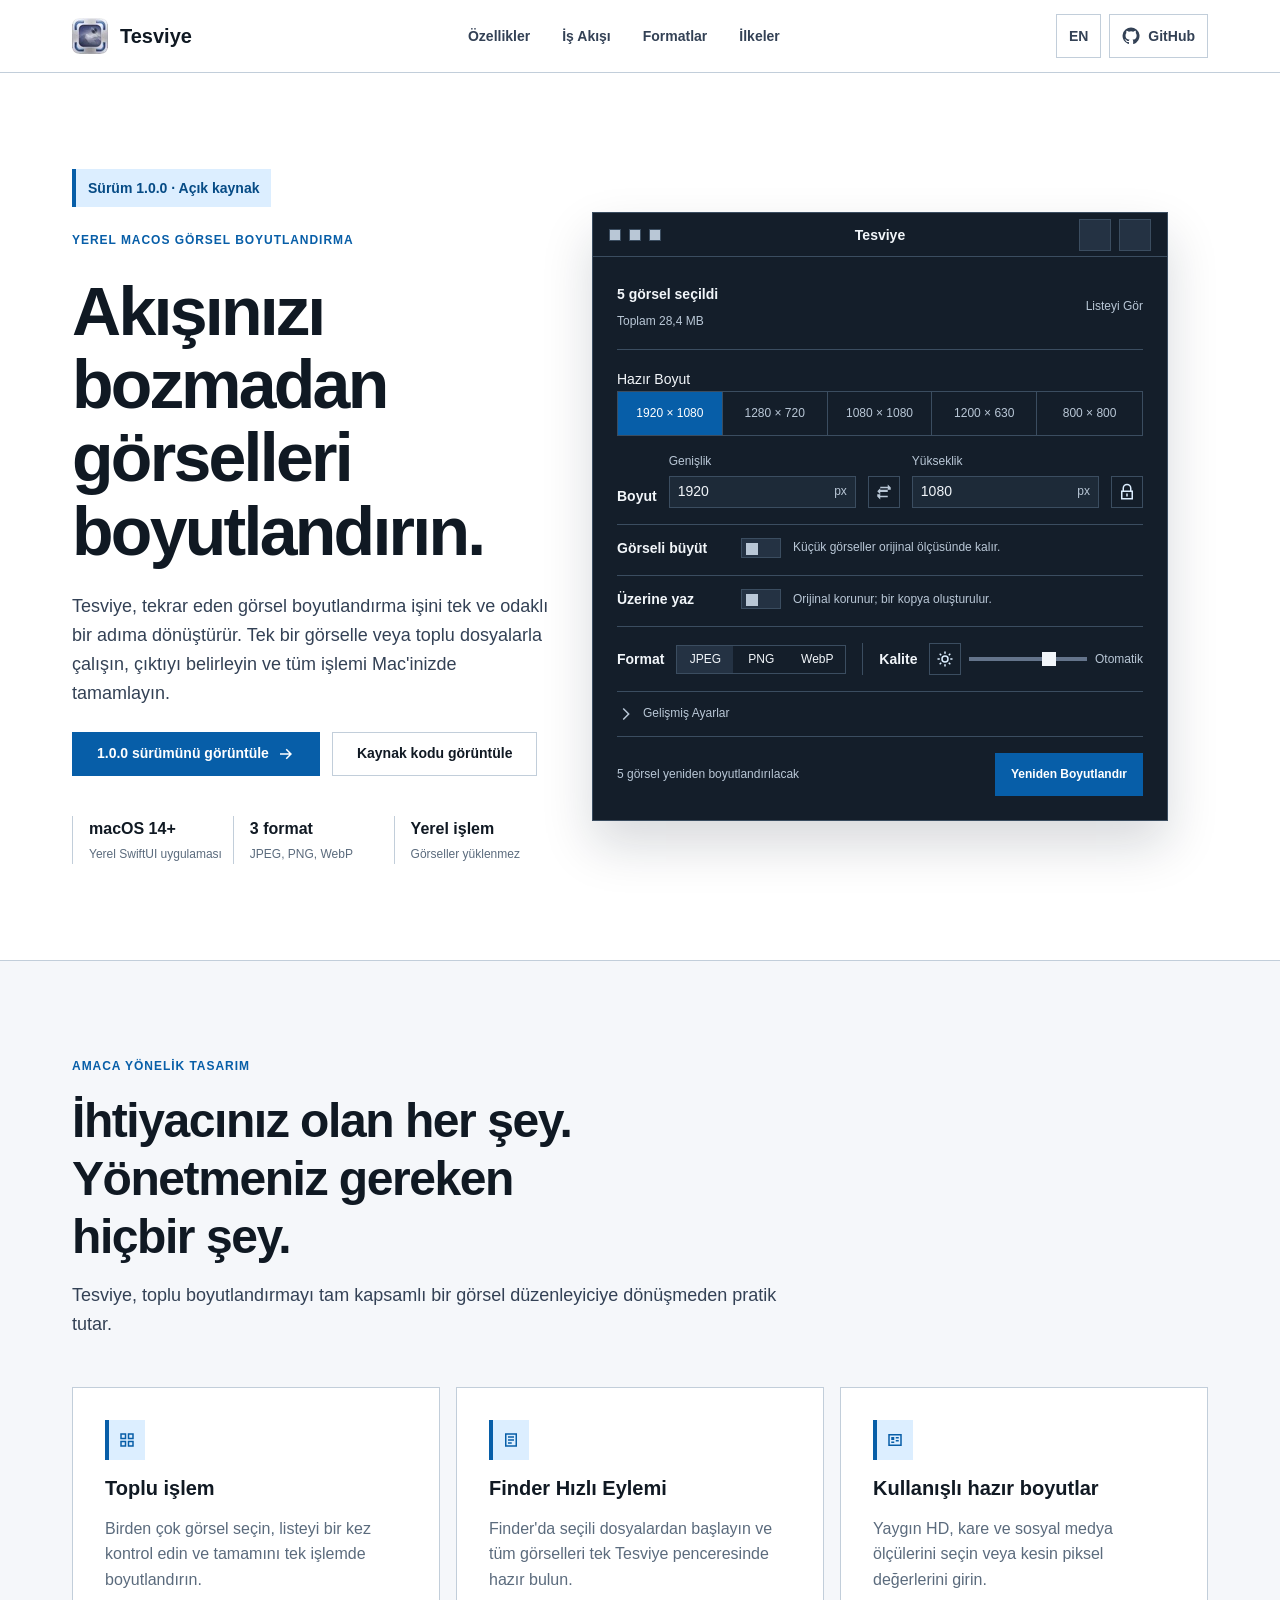
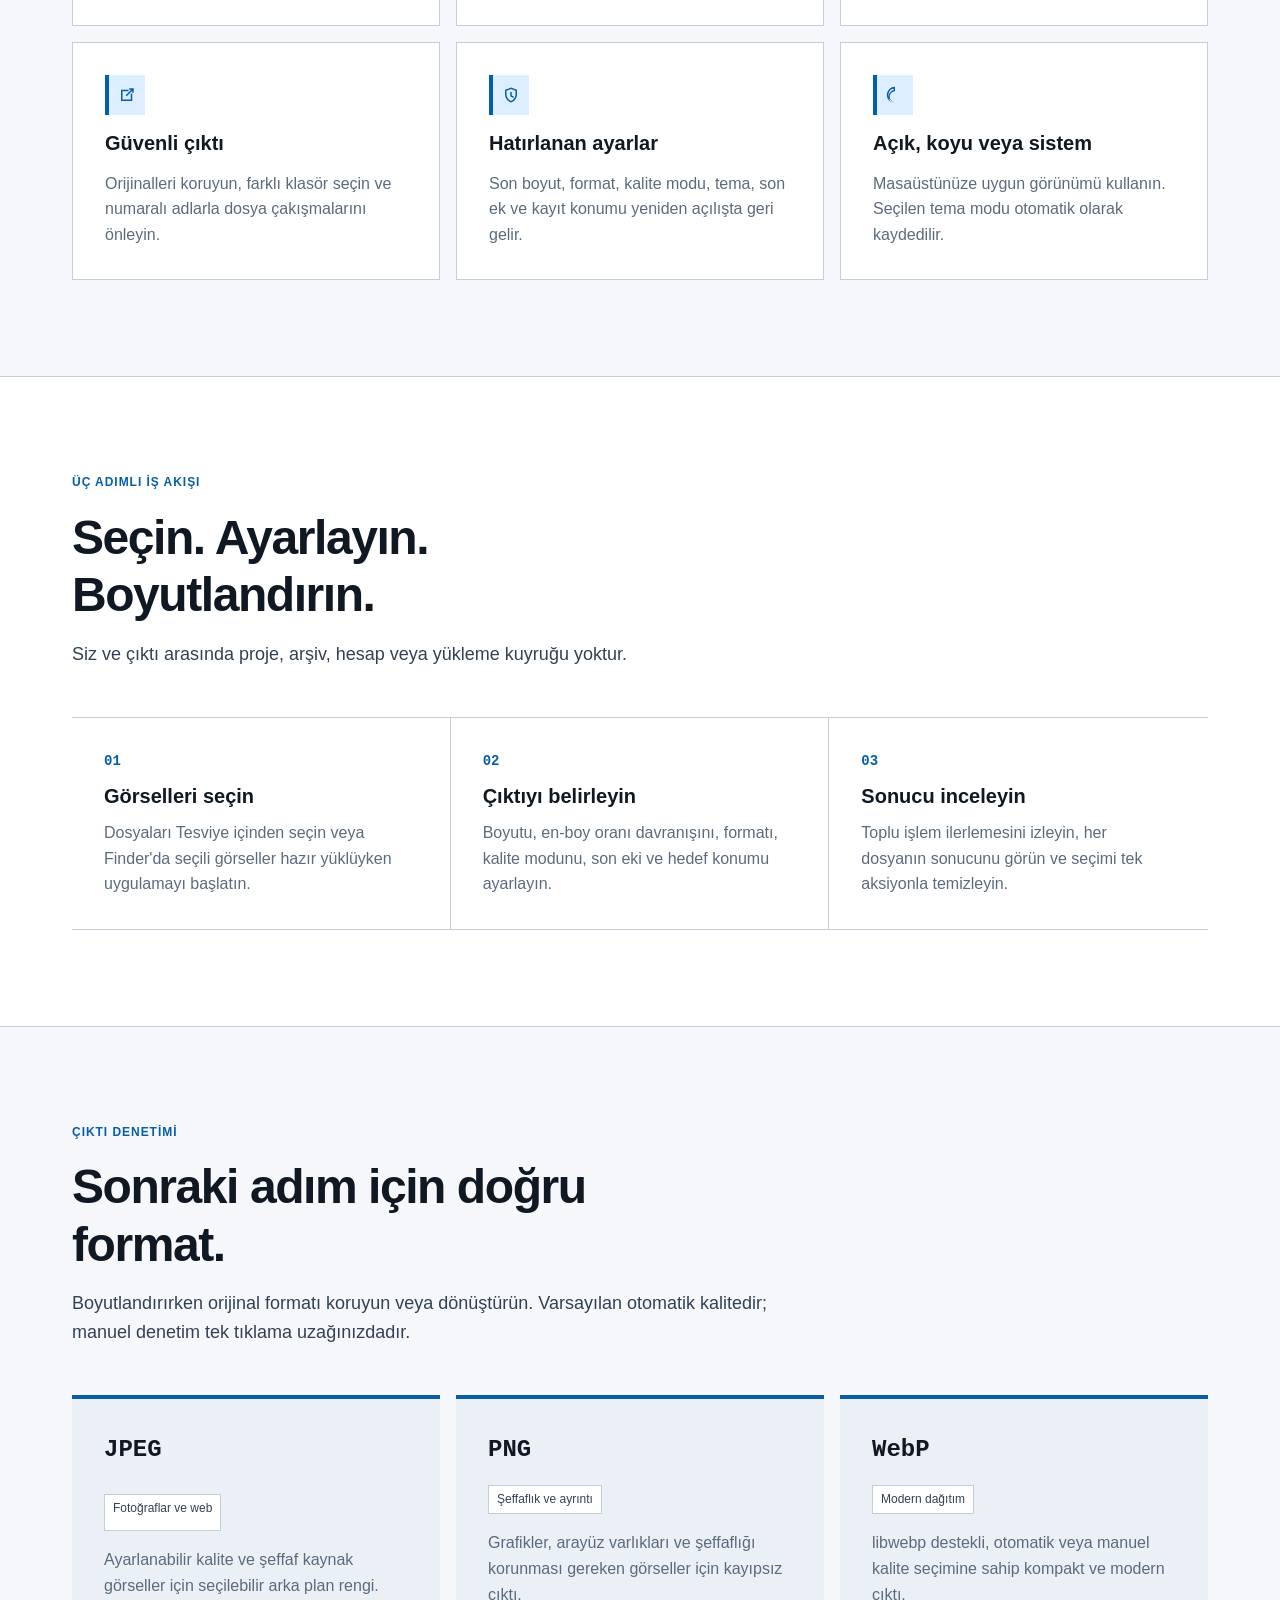
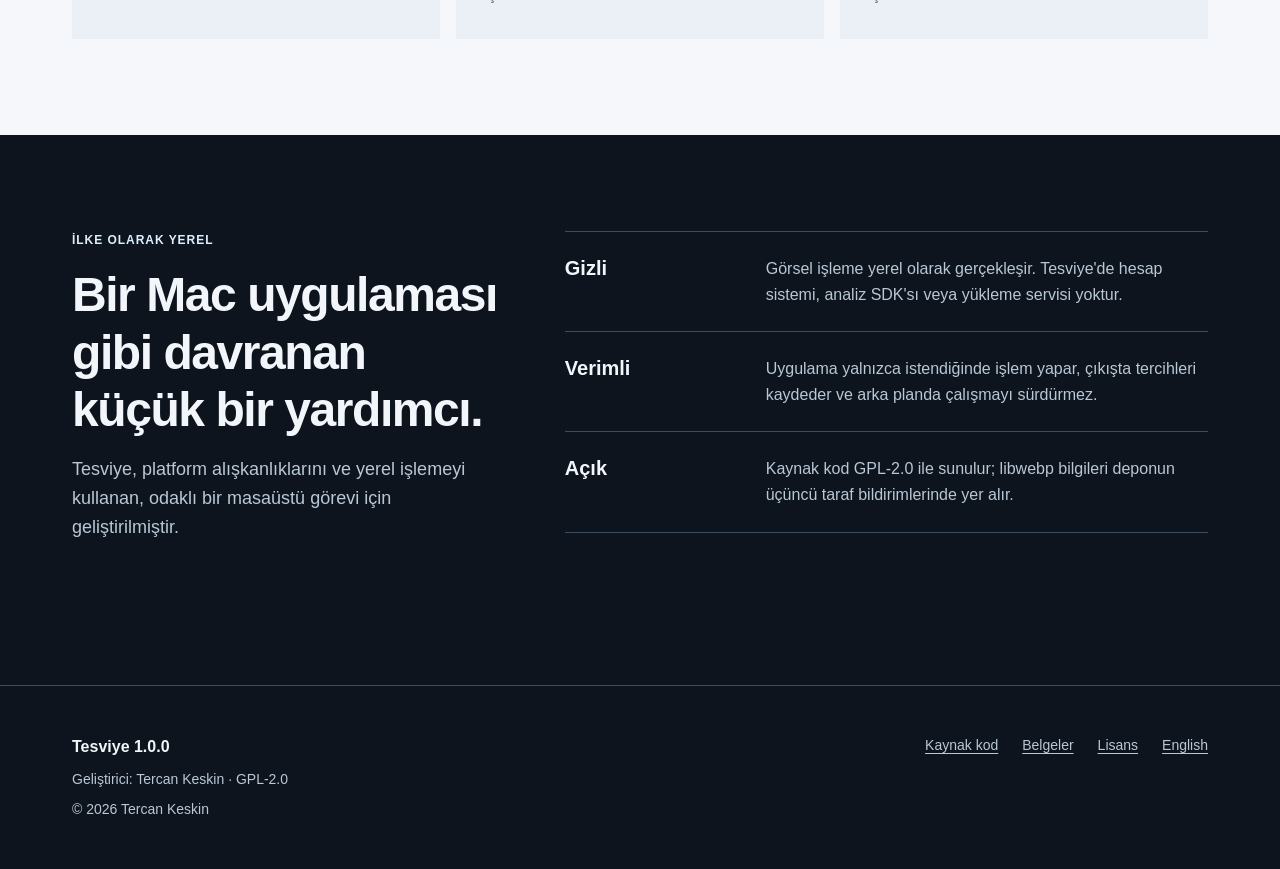
==== docs/tr/index.html @ 5f22d954 "feat(release): prepare 1.0.0 public launch - Add the bilingual GitHub Pages presentation and automat" ====
<!DOCTYPE html>
<html lang="tr">
  <head>
    <meta charset="UTF-8">
    <meta name="viewport" content="width=device-width, initial-scale=1.0">
    <meta
      name="description"
      content="Tesviye; görselleri hazır boyutlar, format dönüşümü, kalite kontrolü ve Finder Hızlı Eylemleri ile yeniden boyutlandıran yerel macOS uygulamasıdır."
    >
    <meta name="theme-color" content="#ffffff">
    <meta name="referrer" content="strict-origin-when-cross-origin">
    <meta
      http-equiv="Content-Security-Policy"
      content="default-src 'self'; img-src 'self' data:; style-src 'self'; script-src 'self'; connect-src 'none'; object-src 'none'; base-uri 'self'; form-action 'none'; upgrade-insecure-requests"
    >
    <title>Tesviye — macOS için Yerel Görsel Boyutlandırma</title>
    <link rel="canonical" href="https://tercan.github.io/tesviye/tr/">
    <link rel="alternate" hreflang="en" href="https://tercan.github.io/tesviye/">
    <link rel="alternate" hreflang="tr" href="https://tercan.github.io/tesviye/tr/">
    <link rel="alternate" hreflang="x-default" href="https://tercan.github.io/tesviye/">
    <link rel="icon" type="image/png" href="../assets/tesviye-icon-256.png">
    <link rel="apple-touch-icon" href="../assets/tesviye-icon-256.png">
    <link rel="stylesheet" href="../style.css">
    <meta property="og:type" content="website">
    <meta property="og:site_name" content="Tesviye">
    <meta property="og:title" content="Tesviye — macOS için Yerel Görsel Boyutlandırma">
    <meta
      property="og:description"
      content="Tek bir görseli veya toplu dosyaları hazır ayarlar, format dönüşümü, kalite kontrolü ve Finder Hızlı Eylemi ile yeniden boyutlandırın."
    >
    <meta property="og:url" content="https://tercan.github.io/tesviye/tr/">
    <meta property="og:image" content="https://tercan.github.io/tesviye/assets/tesviye-icon.png">
    <meta property="og:image:alt" content="Tesviye uygulama simgesi">
    <meta name="twitter:card" content="summary">
    <meta name="twitter:title" content="Tesviye — macOS için Yerel Görsel Boyutlandırma">
    <meta
      name="twitter:description"
      content="Görselleri yeniden boyutlandırmak için odaklı, gizliliğe saygılı ve yerel bir macOS iş akışı."
    >
    <meta name="twitter:image" content="https://tercan.github.io/tesviye/assets/tesviye-icon.png">
    <script type="application/ld+json">
      {
        "@context": "https://schema.org",
        "@type": "SoftwareApplication",
        "name": "Tesviye",
        "description": "Bir veya birden çok görseli yeniden boyutlandıran ve dönüştüren yerel macOS uygulaması.",
        "applicationCategory": "MultimediaApplication",
        "operatingSystem": "macOS 14 veya üzeri",
        "softwareVersion": "1.0.0",
        "isAccessibleForFree": true,
        "license": "https://github.com/tercan/tesviye/blob/main/LICENSE",
        "codeRepository": "https://github.com/tercan/tesviye",
        "downloadUrl": "https://github.com/tercan/tesviye/releases/tag/v1.0.0",
        "image": "https://tercan.github.io/tesviye/assets/tesviye-icon.png",
        "author": {
          "@type": "Person",
          "name": "Tercan Keskin",
          "url": "https://tercan.github.io/"
        }
      }
    </script>
    <script src="../script.js" defer></script>
  </head>
  <body>
    <a class="skip-link" href="#main-content">İçeriğe geç</a>

    <header class="site-header">
      <div class="container header-inner" data-menu-open="false">
        <a class="brand" href="../" aria-label="Tesviye ana sayfası">
          <picture class="brand-picture">
            <source
              type="image/webp"
              srcset="../assets/tesviye-icon-36.webp 1x, ../assets/tesviye-icon-72.webp 2x"
            >
            <img
              class="brand-icon"
              src="../assets/tesviye-icon-36.png"
              srcset="../assets/tesviye-icon-36.png 1x, ../assets/tesviye-icon-72.png 2x"
              width="36"
              height="36"
              alt=""
              aria-hidden="true"
            >
          </picture><!-- /.brand-picture -->
          <span>Tesviye</span>
        </a>

        <nav class="site-navigation" id="primary-navigation" aria-label="Ana menü">
          <ul class="navigation-list">
            <li><a class="navigation-link" href="#features">Özellikler</a></li>
            <li><a class="navigation-link" href="#workflow">İş Akışı</a></li>
            <li><a class="navigation-link" href="#formats">Formatlar</a></li>
            <li><a class="navigation-link" href="#principles">İlkeler</a></li>
          </ul><!-- /.navigation-list -->
        </nav><!-- /.site-navigation -->

        <div class="header-actions">
          <a class="language-link" href="../" lang="en" hreflang="en" aria-label="EN — Open the English version">EN</a>
          <a
            class="header-link"
            href="https://github.com/tercan/tesviye"
            aria-label="Tesviye projesini GitHub'da görüntüle"
          >
            <svg viewBox="0 0 24 24" aria-hidden="true">
              <path
                fill="currentColor"
                d="M12 .7a11.3 11.3 0 0 0-3.6 22c.6.1.8-.2.8-.5v-2.2c-3.3.7-4-1.4-4-1.4-.5-1.4-1.3-1.7-1.3-1.7-1.1-.7.1-.7.1-.7 1.2.1 1.8 1.2 1.8 1.2 1.1 1.8 2.8 1.3 3.5 1 .1-.8.4-1.3.8-1.6-2.6-.3-5.4-1.3-5.4-5.6 0-1.2.4-2.3 1.2-3.1-.1-.3-.5-1.5.1-3.1 0 0 1-.3 3.2 1.2a11 11 0 0 1 5.8 0c2.2-1.5 3.2-1.2 3.2-1.2.6 1.6.2 2.8.1 3.1.7.8 1.2 1.9 1.2 3.1 0 4.4-2.7 5.3-5.4 5.6.4.4.8 1.1.8 2.2v3.2c0 .3.2.6.8.5A11.3 11.3 0 0 0 12 .7Z"
              ></path>
            </svg>
            <span>GitHub</span>
          </a>
          <button
            class="menu-toggle"
            type="button"
            aria-controls="primary-navigation"
            aria-expanded="false"
            aria-label="Gezinme menüsünü aç"
            data-label-open="Gezinme menüsünü aç"
            data-label-close="Gezinme menüsünü kapat"
          >
            <svg viewBox="0 0 24 24" aria-hidden="true">
              <path fill="currentColor" d="M3 6h18v2H3V6Zm0 5h18v2H3v-2Zm0 5h18v2H3v-2Z"></path>
            </svg>
          </button>
        </div><!-- /.header-actions -->
      </div><!-- /.header-inner -->
    </header><!-- /.site-header -->

    <main id="main-content">
      <section class="hero" aria-labelledby="hero-title">
        <div class="container hero-grid">
          <div class="hero-copy">
            <p class="version-line">Sürüm 1.0.0 · Açık kaynak</p>
            <p class="eyebrow">Yerel macOS görsel boyutlandırma</p>
            <h1 id="hero-title">Akışınızı bozmadan görselleri boyutlandırın.</h1>
            <p class="hero-lead">
              Tesviye, tekrar eden görsel boyutlandırma işini tek ve odaklı bir adıma dönüştürür. Tek bir görselle
              veya toplu dosyalarla çalışın, çıktıyı belirleyin ve tüm işlemi Mac'inizde tamamlayın.
            </p>
            <div class="hero-actions">
              <a class="button" href="https://github.com/tercan/tesviye/releases/tag/v1.0.0">
                1.0.0 sürümünü görüntüle
                <svg viewBox="0 0 24 24" aria-hidden="true">
                  <path fill="currentColor" d="m13 5 7 7-7 7-1.4-1.4 4.6-4.6H4v-2h12.2l-4.6-4.6L13 5Z"></path>
                </svg>
              </a>
              <a class="button button--secondary" href="https://github.com/tercan/tesviye">Kaynak kodu görüntüle</a>
            </div><!-- /.hero-actions -->
            <ul class="hero-facts">
              <li class="fact-item">
                <span class="fact-value">macOS 14+</span>
                <span class="fact-label">Yerel SwiftUI uygulaması</span>
              </li>
              <li class="fact-item">
                <span class="fact-value">3 format</span>
                <span class="fact-label">JPEG, PNG, WebP</span>
              </li>
              <li class="fact-item">
                <span class="fact-value">Yerel işlem</span>
                <span class="fact-label">Görseller yüklenmez</span>
              </li>
            </ul><!-- /.hero-facts -->
          </div><!-- /.hero-copy -->

          <figure class="app-preview" aria-labelledby="preview-caption">
            <div class="preview-titlebar">
              <div class="window-controls" aria-hidden="true">
                <span class="window-control"></span>
                <span class="window-control"></span>
                <span class="window-control"></span>
              </div><!-- /.window-controls -->
              <span class="preview-title">Tesviye</span>
              <div class="preview-actions" aria-hidden="true">
                <span class="preview-action"></span>
                <span class="preview-action"></span>
              </div><!-- /.preview-actions -->
            </div><!-- /.preview-titlebar -->
            <div class="preview-body">
              <div class="preview-summary">
                <div>
                  <strong>5 görsel seçildi</strong><br>
                  <span>Toplam 28,4 MB</span>
                </div>
                <span class="preview-link">Listeyi Gör</span>
              </div><!-- /.preview-summary -->

              <div>
                <span class="preview-section-label">Hazır Boyut</span>
                <ul class="preset-list">
                  <li class="preset-item preset-item--active">1920 × 1080</li>
                  <li class="preset-item">1280 × 720</li>
                  <li class="preset-item">1080 × 1080</li>
                  <li class="preset-item">1200 × 630</li>
                  <li class="preset-item">800 × 800</li>
                </ul><!-- /.preset-list -->
              </div>

              <div class="preview-dimension-row">
                <strong class="preview-section-label">Boyut</strong>
                <span class="preview-field">
                  <span class="preview-caption">Genişlik</span>
                  <span class="preview-control">1920 <span class="preview-unit">px</span></span>
                </span>
                <span class="preview-swap" aria-hidden="true">
                  <svg viewBox="0 0 24 24"><path fill="currentColor" d="m7 7-4 4 4 4v-3h10V9H7V7Zm10 2h4V6l-4-4v3H7v2h10v2Zm0 8H7v-2H3v3l4 4v-3h10v-2Z"></path></svg>
                </span>
                <span class="preview-field">
                  <span class="preview-caption">Yükseklik</span>
                  <span class="preview-control">1080 <span class="preview-unit">px</span></span>
                </span>
                <span class="preview-lock" aria-hidden="true">
                  <svg viewBox="0 0 24 24"><path fill="currentColor" d="M6 10V7a6 6 0 0 1 12 0v3h2v12H4V10h2Zm2 0h8V7a4 4 0 0 0-8 0v3Zm-2 2v8h12v-8H6Zm5 2h2v4h-2v-4Z"></path></svg>
                </span>
              </div><!-- /.preview-dimension-row -->

              <div class="preview-option-row">
                <strong class="preview-section-label">Görseli büyüt</strong>
                <span class="preview-switch" aria-hidden="true"></span>
                <span class="preview-caption">Küçük görseller orijinal ölçüsünde kalır.</span>
              </div><!-- /.preview-option-row -->

              <div class="preview-option-row">
                <strong class="preview-section-label">Üzerine yaz</strong>
                <span class="preview-switch" aria-hidden="true"></span>
                <span class="preview-caption">Orijinal korunur; bir kopya oluşturulur.</span>
              </div><!-- /.preview-option-row -->

              <div class="preview-output-row">
                <div class="preview-format">
                  <strong class="preview-section-label">Format</strong>
                  <span class="format-control"><span>JPEG</span><span>PNG</span><span>WebP</span></span>
                </div><!-- /.preview-format -->
                <span class="preview-separator" aria-hidden="true"></span>
                <div class="preview-quality">
                  <strong class="preview-section-label">Kalite</strong>
                  <span class="quality-control">
                    <span class="quality-mode" aria-hidden="true">
                      <svg viewBox="0 0 24 24"><path fill="currentColor" d="M11 2h2v3h-2V2Zm0 17h2v3h-2v-3ZM2 11h3v2H2v-2Zm17 0h3v2h-3v-2ZM4.2 5.6l1.4-1.4 2.1 2.1-1.4 1.4-2.1-2.1Zm12.1 12.1 1.4-1.4 2.1 2.1-1.4 1.4-2.1-2.1Zm0-11.4 2.1-2.1 1.4 1.4-2.1 2.1-1.4-1.4ZM4.2 18.4l2.1-2.1 1.4 1.4-2.1 2.1-1.4-1.4ZM12 7a5 5 0 1 1 0 10 5 5 0 0 1 0-10Zm0 2a3 3 0 1 0 0 6 3 3 0 0 0 0-6Z"></path></svg>
                    </span>
                    <span class="quality-slider" aria-hidden="true"></span>
                    <span class="preview-value">Otomatik</span>
                  </span>
                </div><!-- /.preview-quality -->
              </div><!-- /.preview-output-row -->

              <div class="preview-disclosure">
                <svg viewBox="0 0 24 24" aria-hidden="true"><path fill="currentColor" d="m9 4 8 8-8 8-1.4-1.4 6.6-6.6-6.6-6.6L9 4Z"></path></svg>
                Gelişmiş Ayarlar
              </div><!-- /.preview-disclosure -->
              <div class="preview-footer">
                <span class="preview-caption">5 görsel yeniden boyutlandırılacak</span>
                <span class="preview-primary-button">Yeniden Boyutlandır</span>
              </div><!-- /.preview-footer -->
            </div><!-- /.preview-body -->
            <figcaption class="visually-hidden" id="preview-caption">
              Tesviye görsel yeniden boyutlandırma arayüzünün kompakt önizlemesi.
            </figcaption>
          </figure><!-- /.app-preview -->
        </div><!-- /.hero-grid -->
      </section><!-- /.hero -->

      <section class="section" id="features" aria-labelledby="features-title">
        <div class="container">
          <div class="section-heading">
            <p class="eyebrow">Amaca yönelik tasarım</p>
            <h2 id="features-title">İhtiyacınız olan her şey. Yönetmeniz gereken hiçbir şey.</h2>
            <p class="section-description">
              Tesviye, toplu boyutlandırmayı tam kapsamlı bir görsel düzenleyiciye dönüşmeden pratik tutar.
            </p>
          </div><!-- /.section-heading -->

          <div class="feature-grid">
            <article class="feature-card">
              <span class="feature-icon" aria-hidden="true">
                <svg viewBox="0 0 24 24"><path fill="currentColor" d="M3 3h8v8H3V3Zm2 2v4h4V5H5Zm8-2h8v8h-8V3Zm2 2v4h4V5h-4ZM3 13h8v8H3v-8Zm2 2v4h4v-4H5Zm8-2h8v8h-8v-8Zm2 2v4h4v-4h-4Z"></path></svg>
              </span>
              <h3>Toplu işlem</h3>
              <p>Birden çok görsel seçin, listeyi bir kez kontrol edin ve tamamını tek işlemde boyutlandırın.</p>
            </article><!-- /.feature-card -->

            <article class="feature-card">
              <span class="feature-icon" aria-hidden="true">
                <svg viewBox="0 0 24 24"><path fill="currentColor" d="M4 3h16v18H4V3Zm2 2v14h12V5H6Zm2 2h8v2H8V7Zm0 4h8v2H8v-2Zm0 4h5v2H8v-2Z"></path></svg>
              </span>
              <h3>Finder Hızlı Eylemi</h3>
              <p>Finder'da seçili dosyalardan başlayın ve tüm görselleri tek Tesviye penceresinde hazır bulun.</p>
            </article><!-- /.feature-card -->

            <article class="feature-card">
              <span class="feature-icon" aria-hidden="true">
                <svg viewBox="0 0 24 24"><path fill="currentColor" d="M3 4h18v16H3V4Zm2 2v12h14V6H5Zm2 2h4v4H7V8Zm6 0h4v2h-4V8Zm0 4h4v2h-4v-2ZM7 14h4v2H7v-2Z"></path></svg>
              </span>
              <h3>Kullanışlı hazır boyutlar</h3>
              <p>Yaygın HD, kare ve sosyal medya ölçülerini seçin veya kesin piksel değerlerini girin.</p>
            </article><!-- /.feature-card -->

            <article class="feature-card">
              <span class="feature-icon" aria-hidden="true">
                <svg viewBox="0 0 24 24"><path fill="currentColor" d="M4 5h10v2H6v11h11v-8h2v10H4V5Zm11-2h6v6h-2V6.4l-7.3 7.3-1.4-1.4L17.6 5H15V3Z"></path></svg>
              </span>
              <h3>Güvenli çıktı</h3>
              <p>Orijinalleri koruyun, farklı klasör seçin ve numaralı adlarla dosya çakışmalarını önleyin.</p>
            </article><!-- /.feature-card -->

            <article class="feature-card">
              <span class="feature-icon" aria-hidden="true">
                <svg viewBox="0 0 24 24"><path fill="currentColor" d="M12 2 4 5v6c0 5 3.4 9.7 8 11 4.6-1.3 8-6 8-11V5l-8-3Zm0 2.1L18 6.3V11c0 3.9-2.5 7.7-6 8.9-3.5-1.2-6-5-6-8.9V6.3l6-2.2Zm-1 3.9h2v4.6l3 1.7-1 1.7-4-2.3V8Z"></path></svg>
              </span>
              <h3>Hatırlanan ayarlar</h3>
              <p>Son boyut, format, kalite modu, tema, son ek ve kayıt konumu yeniden açılışta geri gelir.</p>
            </article><!-- /.feature-card -->

            <article class="feature-card">
              <span class="feature-icon" aria-hidden="true">
                <svg viewBox="0 0 24 24"><path fill="currentColor" d="M12 3a9 9 0 1 0 0 18 7 7 0 0 1 0-14V3Zm-1.8 2.3A9 9 0 0 0 12 23a11 11 0 1 1 0-22v2a9 9 0 0 0-1.8.2Z"></path></svg>
              </span>
              <h3>Açık, koyu veya sistem</h3>
              <p>Masaüstünüze uygun görünümü kullanın. Seçilen tema modu otomatik olarak kaydedilir.</p>
            </article><!-- /.feature-card -->
          </div><!-- /.feature-grid -->
        </div><!-- /.container -->
      </section><!-- /#features -->

      <section class="section section--surface" id="workflow" aria-labelledby="workflow-title">
        <div class="container">
          <div class="section-heading">
            <p class="eyebrow">Üç adımlı iş akışı</p>
            <h2 id="workflow-title">Seçin. Ayarlayın. Boyutlandırın.</h2>
            <p class="section-description">Siz ve çıktı arasında proje, arşiv, hesap veya yükleme kuyruğu yoktur.</p>
          </div><!-- /.section-heading -->
          <ol class="workflow-grid">
            <li class="workflow-step">
              <span class="step-number">01</span>
              <h3>Görselleri seçin</h3>
              <p>Dosyaları Tesviye içinden seçin veya Finder'da seçili görseller hazır yüklüyken uygulamayı başlatın.</p>
            </li><!-- /.workflow-step -->
            <li class="workflow-step">
              <span class="step-number">02</span>
              <h3>Çıktıyı belirleyin</h3>
              <p>Boyutu, en-boy oranı davranışını, formatı, kalite modunu, son eki ve hedef konumu ayarlayın.</p>
            </li><!-- /.workflow-step -->
            <li class="workflow-step">
              <span class="step-number">03</span>
              <h3>Sonucu inceleyin</h3>
              <p>Toplu işlem ilerlemesini izleyin, her dosyanın sonucunu görün ve seçimi tek aksiyonla temizleyin.</p>
            </li><!-- /.workflow-step -->
          </ol><!-- /.workflow-grid -->
        </div><!-- /.container -->
      </section><!-- /#workflow -->

      <section class="section" id="formats" aria-labelledby="formats-title">
        <div class="container">
          <div class="section-heading">
            <p class="eyebrow">Çıktı denetimi</p>
            <h2 id="formats-title">Sonraki adım için doğru format.</h2>
            <p class="section-description">
              Boyutlandırırken orijinal formatı koruyun veya dönüştürün. Varsayılan otomatik kalitedir; manuel denetim tek tıklama uzağınızdadır.
            </p>
          </div><!-- /.section-heading -->
          <div class="format-grid">
            <article class="format-card">
              <span class="format-name">JPEG</span>
              <span class="format-tag">Fotoğraflar ve web</span>
              <p>Ayarlanabilir kalite ve şeffaf kaynak görseller için seçilebilir arka plan rengi.</p>
            </article><!-- /.format-card -->
            <article class="format-card">
              <span class="format-name">PNG</span>
              <span class="format-tag">Şeffaflık ve ayrıntı</span>
              <p>Grafikler, arayüz varlıkları ve şeffaflığı korunması gereken görseller için kayıpsız çıktı.</p>
            </article><!-- /.format-card -->
            <article class="format-card">
              <span class="format-name">WebP</span>
              <span class="format-tag">Modern dağıtım</span>
              <p>libwebp destekli, otomatik veya manuel kalite seçimine sahip kompakt ve modern çıktı.</p>
            </article><!-- /.format-card -->
          </div><!-- /.format-grid -->
        </div><!-- /.container -->
      </section><!-- /#formats -->

      <section class="section section--dark" id="principles" aria-labelledby="principles-title">
        <div class="container principles-grid">
          <div class="section-heading">
            <p class="eyebrow">İlke olarak yerel</p>
            <h2 id="principles-title">Bir Mac uygulaması gibi davranan küçük bir yardımcı.</h2>
            <p class="section-description">
              Tesviye, platform alışkanlıklarını ve yerel işlemeyi kullanan, odaklı bir masaüstü görevi için geliştirilmiştir.
            </p>
          </div><!-- /.section-heading -->
          <ul class="principle-list">
            <li class="principle-item">
              <h3>Gizli</h3>
              <p>Görsel işleme yerel olarak gerçekleşir. Tesviye'de hesap sistemi, analiz SDK'sı veya yükleme servisi yoktur.</p>
            </li><!-- /.principle-item -->
            <li class="principle-item">
              <h3>Verimli</h3>
              <p>Uygulama yalnızca istendiğinde işlem yapar, çıkışta tercihleri kaydeder ve arka planda çalışmayı sürdürmez.</p>
            </li><!-- /.principle-item -->
            <li class="principle-item">
              <h3>Açık</h3>
              <p>Kaynak kod GPL-2.0 ile sunulur; libwebp bilgileri deponun üçüncü taraf bildirimlerinde yer alır.</p>
            </li><!-- /.principle-item -->
          </ul><!-- /.principle-list -->
        </div><!-- /.principles-grid -->
      </section><!-- /#principles -->
    </main><!-- /#main-content -->

    <footer class="site-footer">
      <div class="container footer-grid">
        <div class="footer-brand">
          <strong>Tesviye 1.0.0</strong>
          <span class="footer-note">Geliştirici: Tercan Keskin · GPL-2.0</span>
          <span class="footer-note">© <span data-current-year>2026</span> Tercan Keskin</span>
        </div><!-- /.footer-brand -->
        <nav class="footer-links" aria-label="Alt menü">
          <a class="footer-link" href="https://github.com/tercan/tesviye">Kaynak kod</a>
          <a class="footer-link" href="https://github.com/tercan/tesviye/blob/main/README.md">Belgeler</a>
          <a class="footer-link" href="https://github.com/tercan/tesviye/blob/main/LICENSE">Lisans</a>
          <a class="footer-link" href="../" lang="en" hreflang="en">English</a>
        </nav><!-- /.footer-links -->
      </div><!-- /.footer-grid -->
    </footer><!-- /.site-footer -->
  </body>
</html>
---- docs/style.css ----
/**
 * 1. CSS reset / normalize
 */

*,
*::before,
*::after {
  box-sizing: border-box;
}

html {
  scroll-behavior: auto;
}

body,
h1,
h2,
h3,
p,
ul,
ol {
  margin: 0;
}

ul,
ol {
  padding: 0;
}

button,
a {
  font: inherit;
}

img,
svg {
  display: block;
}

/**
 * 2. Design tokens
 */

:root {
  --color-page: #f5f7fa;
  --color-surface: #ffffff;
  --color-surface-soft: #eaf0f6;
  --color-surface-strong: #dbe5ef;
  --color-text: #101923;
  --color-text-soft: #334155;
  --color-text-muted: #5b6b7d;
  --color-border: #c2ceda;
  --color-primary: #075ea8;
  --color-primary-hover: #064b85;
  --color-primary-soft: #dceeff;
  --color-primary-contrast: #ffffff;
  --color-success: #17633f;
  --color-warning: #8a4b08;
  --color-focus: #b45309;
  --color-dark: #0d141d;
  --color-dark-surface: #141e2a;
  --color-dark-surface-soft: #1d2a38;
  --color-dark-text: #f2f6fa;
  --color-dark-text-soft: #b9c7d6;
  --color-dark-border: #3b4d60;
  --color-slider: #64748b;
  --color-control-light: #eef2f7;
  --color-control-dark: #243243;
  --color-code: #e4edf6;
  --font-family-base: -apple-system, BlinkMacSystemFont, "Segoe UI", sans-serif;
  --font-family-mono: "SFMono-Regular", Consolas, "Liberation Mono", monospace;
  --font-size-xs: 0.75rem;
  --font-size-sm: 0.875rem;
  --font-size-base: 1rem;
  --font-size-md: 1.125rem;
  --font-size-lg: 1.25rem;
  --font-size-xl: 1.5rem;
  --font-size-2xl: 2rem;
  --font-size-3xl: 3rem;
  --font-size-4xl: 4.25rem;
  --line-height-tight: 1.08;
  --line-height-heading: 1.2;
  --line-height-base: 1.6;
  --font-weight-regular: 400;
  --font-weight-medium: 500;
  --font-weight-semibold: 600;
  --font-weight-bold: 700;
  --letter-spacing-wide: 0.08em;
  --space-2xs: 0.25rem;
  --space-xs: 0.5rem;
  --space-sm: 0.75rem;
  --space-md: 1rem;
  --space-lg: 1.5rem;
  --space-xl: 2rem;
  --space-2xl: 3rem;
  --space-3xl: 4rem;
  --space-4xl: 6rem;
  --border-radius: 0;
  --border-width: 1px;
  --border-accent-width: 0.25rem;
  --shadow-sm: 0 0.125rem 0.5rem rgba(15, 23, 42, 0.08);
  --shadow-lg: 0 1.5rem 3rem rgba(15, 23, 42, 0.16);
  --transition-fast: 150ms ease;
  --container-max-width: 74rem;
  --container-padding: 1.5rem;
  --header-min-height: 4.5rem;
  --control-min-height: 2.75rem;
  --target-min-size: 2.75rem;
  --brand-icon-size: 2.25rem;
  --feature-icon-size: 2.5rem;
  --inline-icon-size: 1.125rem;
  --preview-max-width: 36rem;
  --preview-control-height: 2rem;
  --preview-slider-height: 0.25rem;
  --preview-slider-thumb: 0.875rem;
  --preview-lock-size: 2rem;
  --section-scroll-margin: 5.5rem;
  --z-header: 100;
  --z-skip-link: 200;
}

/**
 * 3. Base / element styles
 */

body {
  min-width: 20rem;
  background: var(--color-page);
  color: var(--color-text);
  font-family: var(--font-family-base);
  font-size: var(--font-size-base);
  line-height: var(--line-height-base);
  text-rendering: optimizeLegibility;
}

a {
  color: var(--color-primary);
  text-decoration-thickness: 0.0625rem;
  text-underline-offset: 0.2em;
}

a:hover {
  color: var(--color-primary-hover);
}

button {
  border: 0;
}

a:focus-visible,
button:focus-visible {
  outline: 0.1875rem solid var(--color-focus);
  outline-offset: 0.1875rem;
}

h1,
h2,
h3 {
  color: var(--color-text);
  line-height: var(--line-height-heading);
}

h1 {
  max-width: 13ch;
  font-size: var(--font-size-4xl);
  letter-spacing: -0.04em;
  line-height: var(--line-height-tight);
}

h2 {
  max-width: 20ch;
  font-size: var(--font-size-3xl);
  letter-spacing: -0.03em;
}

h3 {
  font-size: var(--font-size-lg);
}

code {
  background: var(--color-code);
  font-family: var(--font-family-mono);
  font-size: var(--font-size-sm);
  padding: var(--space-2xs) var(--space-xs);
}

section[id] {
  scroll-margin-top: var(--section-scroll-margin);
}

/**
 * 4. Layout
 */

.container {
  width: min(100%, var(--container-max-width));
  margin-inline: auto;
  padding-inline: var(--container-padding);
}

.site-header {
  position: sticky;
  z-index: var(--z-header);
  top: 0;
  border-bottom: var(--border-width) solid var(--color-border);
  background: var(--color-surface);
}

.header-inner {
  display: grid;
  min-height: var(--header-min-height);
  align-items: center;
  grid-template-columns: auto 1fr auto;
  gap: var(--space-xl);
}

.site-navigation {
  justify-self: center;
}

.navigation-list {
  display: flex;
  align-items: center;
  gap: var(--space-xl);
  list-style: none;
}

.header-actions {
  display: flex;
  align-items: center;
  gap: var(--space-xs);
}

.hero {
  border-bottom: var(--border-width) solid var(--color-border);
  background: var(--color-surface);
  padding-block: var(--space-4xl);
}

.hero-grid {
  display: grid;
  align-items: center;
  grid-template-columns: minmax(0, 0.9fr) minmax(28rem, 1.1fr);
  gap: var(--space-3xl);
}

.hero-copy {
  display: grid;
  align-content: center;
  gap: var(--space-lg);
}

.hero-actions {
  display: flex;
  flex-wrap: wrap;
  gap: var(--space-sm);
}

.hero-facts {
  display: grid;
  padding-top: var(--space-md);
  grid-template-columns: repeat(3, minmax(0, 1fr));
  list-style: none;
}

.section {
  padding-block: var(--space-4xl);
}

.section--surface {
  border-block: var(--border-width) solid var(--color-border);
  background: var(--color-surface);
}

.section-heading {
  display: grid;
  max-width: 46rem;
  gap: var(--space-md);
  margin-bottom: var(--space-2xl);
}

.feature-grid {
  display: grid;
  grid-template-columns: repeat(3, minmax(0, 1fr));
  gap: var(--space-md);
}

.workflow-grid {
  display: grid;
  grid-template-columns: repeat(3, minmax(0, 1fr));
  border-block: var(--border-width) solid var(--color-border);
}

.format-grid {
  display: grid;
  grid-template-columns: repeat(3, minmax(0, 1fr));
  gap: var(--space-md);
}

.principles-grid {
  display: grid;
  align-items: start;
  grid-template-columns: minmax(0, 0.8fr) minmax(0, 1.2fr);
  gap: var(--space-3xl);
}

.principle-list {
  display: grid;
  border-top: var(--border-width) solid var(--color-dark-border);
  list-style: none;
}

.site-footer {
  border-top: var(--border-width) solid var(--color-dark-border);
  background: var(--color-dark);
  color: var(--color-dark-text-soft);
  padding-block: var(--space-2xl);
}

.footer-grid {
  display: grid;
  align-items: start;
  grid-template-columns: 1fr auto;
  gap: var(--space-xl);
}

.footer-links {
  display: flex;
  flex-wrap: wrap;
  justify-content: flex-end;
  gap: var(--space-lg);
}

/**
 * 5. Components
 */

.skip-link {
  position: fixed;
  z-index: var(--z-skip-link);
  top: var(--space-md);
  left: var(--space-md);
  background: var(--color-primary);
  color: var(--color-primary-contrast);
  padding: var(--space-sm) var(--space-md);
  transform: translateY(-200%);
}

.skip-link:focus {
  color: var(--color-primary-contrast);
  transform: translateY(0);
}

.brand {
  display: inline-flex;
  min-height: var(--target-min-size);
  align-items: center;
  gap: var(--space-sm);
  color: var(--color-text);
  font-size: var(--font-size-lg);
  font-weight: var(--font-weight-bold);
  text-decoration: none;
}

.brand:hover {
  color: var(--color-primary);
}

.brand-picture,
.brand-icon {
  width: var(--brand-icon-size);
  height: var(--brand-icon-size);
}

.navigation-link,
.language-link,
.header-link,
.menu-toggle {
  display: inline-flex;
  min-height: var(--target-min-size);
  align-items: center;
  justify-content: center;
  color: var(--color-text-soft);
  font-size: var(--font-size-sm);
  font-weight: var(--font-weight-semibold);
  text-decoration: none;
}

.navigation-link:hover,
.language-link:hover,
.header-link:hover {
  color: var(--color-primary);
}

.language-link,
.header-link,
.menu-toggle {
  min-width: var(--target-min-size);
  border: var(--border-width) solid var(--color-border);
  background: var(--color-surface);
  padding-inline: var(--space-sm);
}

.header-link {
  gap: var(--space-xs);
}

.menu-toggle {
  display: none;
  cursor: pointer;
}

.menu-toggle svg,
.header-link svg,
.button svg,
.feature-icon svg {
  width: var(--inline-icon-size);
  height: var(--inline-icon-size);
}

.eyebrow {
  color: var(--color-primary);
  font-size: var(--font-size-xs);
  font-weight: var(--font-weight-bold);
  letter-spacing: var(--letter-spacing-wide);
  text-transform: uppercase;
}

.version-line {
  display: inline-flex;
  align-items: center;
  justify-self: start;
  gap: var(--space-sm);
  border-left: var(--border-accent-width) solid var(--color-primary);
  background: var(--color-primary-soft);
  color: var(--color-primary-hover);
  font-size: var(--font-size-sm);
  font-weight: var(--font-weight-semibold);
  padding: var(--space-xs) var(--space-sm);
}

.hero-lead,
.section-description {
  color: var(--color-text-soft);
  font-size: var(--font-size-md);
}

.hero-lead {
  max-width: 38rem;
}

.button {
  display: inline-flex;
  min-height: var(--control-min-height);
  align-items: center;
  justify-content: center;
  gap: var(--space-xs);
  border: var(--border-width) solid var(--color-primary);
  background: var(--color-primary);
  color: var(--color-primary-contrast);
  font-size: var(--font-size-sm);
  font-weight: var(--font-weight-semibold);
  padding-inline: var(--space-lg);
  text-decoration: none;
}

.button:hover {
  border-color: var(--color-primary-hover);
  background: var(--color-primary-hover);
  color: var(--color-primary-contrast);
}

.button--secondary {
  border-color: var(--color-border);
  background: var(--color-surface);
  color: var(--color-text);
}

.button--secondary:hover {
  border-color: var(--color-primary);
  background: var(--color-primary-soft);
  color: var(--color-primary-hover);
}

.fact-item {
  display: grid;
  gap: var(--space-2xs);
  border-left: var(--border-width) solid var(--color-border);
  padding-left: var(--space-md);
}

.fact-value {
  color: var(--color-text);
  font-weight: var(--font-weight-bold);
}

.fact-label {
  color: var(--color-text-muted);
  font-size: var(--font-size-xs);
}

.app-preview {
  width: min(100%, var(--preview-max-width));
  justify-self: end;
  border: var(--border-width) solid var(--color-dark-border);
  background: var(--color-dark-surface);
  color: var(--color-dark-text);
  box-shadow: var(--shadow-lg);
}

.preview-titlebar {
  display: grid;
  min-height: var(--control-min-height);
  align-items: center;
  grid-template-columns: 1fr auto 1fr;
  border-bottom: var(--border-width) solid var(--color-dark-border);
  padding-inline: var(--space-md);
}

.window-controls,
.preview-actions {
  display: flex;
  gap: var(--space-xs);
}

.preview-actions {
  justify-content: flex-end;
}

.window-control,
.preview-action {
  display: block;
  width: var(--preview-lock-size);
  height: var(--preview-lock-size);
  border: var(--border-width) solid var(--color-dark-border);
  background: var(--color-control-dark);
}

.window-control {
  width: var(--space-sm);
  height: var(--space-sm);
  background: var(--color-dark-text-soft);
}

.preview-title {
  font-size: var(--font-size-sm);
  font-weight: var(--font-weight-semibold);
}

.preview-body {
  display: grid;
  gap: var(--space-md);
  padding: var(--space-lg);
}

.preview-summary {
  display: flex;
  align-items: center;
  justify-content: space-between;
  gap: var(--space-md);
  border-bottom: var(--border-width) solid var(--color-dark-border);
  padding-bottom: var(--space-md);
}

.preview-summary strong,
.preview-section-label {
  font-size: var(--font-size-sm);
}

.preview-summary span,
.preview-caption,
.preview-unit,
.preview-value {
  color: var(--color-dark-text-soft);
  font-size: var(--font-size-xs);
}

.preview-link {
  color: var(--color-primary-soft);
  font-size: var(--font-size-xs);
  text-decoration: none;
}

.preset-list {
  display: grid;
  grid-template-columns: repeat(5, minmax(0, 1fr));
  border: var(--border-width) solid var(--color-dark-border);
  list-style: none;
}

.preset-item {
  min-width: 0;
  border-right: var(--border-width) solid var(--color-dark-border);
  color: var(--color-dark-text-soft);
  font-size: var(--font-size-xs);
  padding: var(--space-sm) var(--space-2xs);
  text-align: center;
}

.preset-item:last-child {
  border-right: 0;
}

.preset-item--active {
  background: var(--color-primary);
  color: var(--color-primary-contrast);
}

.preview-dimension-row {
  display: grid;
  align-items: end;
  grid-template-columns: auto 1fr auto 1fr auto;
  gap: var(--space-sm);
}

.preview-field {
  display: grid;
  gap: var(--space-2xs);
}

.preview-control {
  display: flex;
  height: var(--preview-control-height);
  align-items: center;
  justify-content: space-between;
  border: var(--border-width) solid var(--color-dark-border);
  background: var(--color-dark-surface-soft);
  color: var(--color-dark-text);
  font-size: var(--font-size-sm);
  padding-inline: var(--space-xs);
}

.preview-swap,
.preview-lock {
  display: grid;
  width: var(--preview-lock-size);
  height: var(--preview-lock-size);
  place-items: center;
  border: var(--border-width) solid var(--color-dark-border);
  color: var(--color-dark-text-soft);
  font-size: var(--font-size-sm);
}

.preview-swap svg,
.preview-lock svg,
.preview-disclosure svg,
.quality-mode svg {
  width: var(--inline-icon-size);
  height: var(--inline-icon-size);
}

.preview-lock {
  color: var(--color-primary-soft);
}

.preview-option-row {
  display: grid;
  align-items: center;
  grid-template-columns: 7rem 2.5rem 1fr;
  gap: var(--space-sm);
  border-top: var(--border-width) solid var(--color-dark-border);
  padding-top: var(--space-sm);
}

.preview-switch {
  width: 2.5rem;
  height: 1.25rem;
  border: var(--border-width) solid var(--color-dark-border);
  background: var(--color-control-dark);
  padding: var(--space-2xs);
}

.preview-switch::after {
  display: block;
  width: var(--space-sm);
  height: var(--space-sm);
  background: var(--color-dark-text-soft);
  content: "";
}

.preview-output-row {
  display: grid;
  align-items: center;
  grid-template-columns: 1fr 0.0625rem 1.15fr;
  gap: var(--space-md);
  border-top: var(--border-width) solid var(--color-dark-border);
  padding-top: var(--space-md);
}

.preview-separator {
  width: 1px;
  height: var(--space-xl);
  background: var(--color-dark-border);
}

.preview-format,
.preview-quality {
  display: grid;
  align-items: center;
  grid-template-columns: auto 1fr;
  gap: var(--space-sm);
}

.format-control {
  display: grid;
  grid-template-columns: repeat(3, 1fr);
  border: var(--border-width) solid var(--color-dark-border);
  font-size: var(--font-size-xs);
  text-align: center;
}

.format-control span {
  padding: var(--space-2xs) var(--space-xs);
}

.format-control span:first-child {
  background: var(--color-control-dark);
}

.quality-control {
  display: grid;
  align-items: center;
  grid-template-columns: var(--preview-lock-size) 1fr auto;
  gap: var(--space-xs);
}

.quality-mode {
  display: grid;
  width: var(--preview-lock-size);
  height: var(--preview-lock-size);
  place-items: center;
  border: var(--border-width) solid var(--color-dark-border);
  color: var(--color-primary-soft);
  font-size: var(--font-size-xs);
}

.quality-slider {
  position: relative;
  height: var(--preview-slider-height);
  background: var(--color-slider);
}

.quality-slider::before {
  position: absolute;
  width: var(--preview-slider-thumb);
  height: var(--preview-slider-thumb);
  top: 50%;
  left: 68%;
  background: var(--color-dark-text);
  content: "";
  transform: translate(-50%, -50%);
}

.preview-disclosure {
  display: flex;
  align-items: center;
  gap: var(--space-xs);
  border-block: var(--border-width) solid var(--color-dark-border);
  color: var(--color-dark-text-soft);
  font-size: var(--font-size-xs);
  padding-block: var(--space-sm);
}

.preview-footer {
  display: flex;
  align-items: center;
  justify-content: space-between;
  gap: var(--space-md);
}

.preview-primary-button {
  background: var(--color-primary);
  color: var(--color-primary-contrast);
  font-size: var(--font-size-xs);
  font-weight: var(--font-weight-semibold);
  padding: var(--space-sm) var(--space-md);
}

.feature-card {
  display: grid;
  align-content: start;
  gap: var(--space-md);
  border: var(--border-width) solid var(--color-border);
  background: var(--color-surface);
  padding: var(--space-xl);
}

.feature-card p,
.workflow-step p,
.format-card p {
  color: var(--color-text-muted);
}

.feature-icon {
  display: grid;
  width: var(--feature-icon-size);
  height: var(--feature-icon-size);
  place-items: center;
  border-left: var(--border-accent-width) solid var(--color-primary);
  background: var(--color-primary-soft);
  color: var(--color-primary);
}

.workflow-step {
  display: grid;
  gap: var(--space-sm);
  border-right: var(--border-width) solid var(--color-border);
  padding: var(--space-xl);
}

.workflow-step:last-child {
  border-right: 0;
}

.step-number {
  color: var(--color-primary);
  font-family: var(--font-family-mono);
  font-size: var(--font-size-sm);
  font-weight: var(--font-weight-bold);
}

.format-card {
  display: grid;
  gap: var(--space-md);
  border-top: var(--border-accent-width) solid var(--color-primary);
  background: var(--color-surface-soft);
  padding: var(--space-xl);
}

.format-name {
  font-family: var(--font-family-mono);
  font-size: var(--font-size-xl);
  font-weight: var(--font-weight-bold);
}

.format-tag {
  justify-self: start;
  border: var(--border-width) solid var(--color-border);
  background: var(--color-surface);
  color: var(--color-text-soft);
  font-size: var(--font-size-xs);
  padding: var(--space-2xs) var(--space-xs);
}

.section--dark {
  background: var(--color-dark);
  color: var(--color-dark-text-soft);
}

.section--dark h2,
.section--dark h3 {
  color: var(--color-dark-text);
}

.section--dark .eyebrow {
  color: var(--color-primary-soft);
}

.section--dark .section-description {
  color: var(--color-dark-text-soft);
}

.principle-item {
  display: grid;
  grid-template-columns: minmax(9rem, 0.4fr) minmax(0, 1fr);
  gap: var(--space-lg);
  border-bottom: var(--border-width) solid var(--color-dark-border);
  padding-block: var(--space-lg);
}

.principle-item p {
  color: var(--color-dark-text-soft);
}

.footer-brand {
  display: grid;
  gap: var(--space-xs);
}

.footer-brand strong {
  color: var(--color-dark-text);
}

.footer-note,
.footer-link {
  color: var(--color-dark-text-soft);
  font-size: var(--font-size-sm);
}

.footer-link:hover {
  color: var(--color-primary-soft);
}

/**
 * 6. Utilities
 */

.visually-hidden {
  position: absolute;
  width: 0.0625rem;
  height: 0.0625rem;
  overflow: hidden;
  clip: rect(0 0 0 0);
  clip-path: inset(50%);
  white-space: nowrap;
}

/**
 * 7. Media queries
 */

@media (prefers-reduced-motion: no-preference) {
  .button,
  .navigation-link,
  .language-link,
  .header-link,
  .brand {
    transition:
      color var(--transition-fast),
      border-color var(--transition-fast),
      background-color var(--transition-fast),
      transform var(--transition-fast);
  }

  .button:hover {
    transform: translateY(-0.125rem);
  }
}

@media (max-width: 75rem) {
  :root {
    --container-max-width: 68rem;
  }

  .hero-grid {
    gap: var(--space-2xl);
  }
}

@media (max-width: 62rem) {
  :root {
    --space-4xl: 4.5rem;
  }

  .hero-grid,
  .principles-grid {
    grid-template-columns: 1fr;
  }

  .hero-copy {
    max-width: 44rem;
  }

  .app-preview {
    justify-self: start;
  }

  .feature-grid {
    grid-template-columns: repeat(2, minmax(0, 1fr));
  }
}

@media (max-width: 48rem) {
  :root {
    --container-padding: 1rem;
    --space-4xl: 3.5rem;
  }

  .header-inner {
    position: relative;
    grid-template-columns: 1fr auto;
    gap: var(--space-sm);
  }

  .site-navigation {
    display: none;
    grid-column: 1 / -1;
    justify-self: stretch;
    padding-bottom: var(--space-md);
  }

  .navigation-list {
    display: grid;
    gap: 0;
    border-top: var(--border-width) solid var(--color-border);
  }

  .navigation-link {
    justify-content: flex-start;
    border-bottom: var(--border-width) solid var(--color-border);
    padding-inline: var(--space-sm);
  }

  .header-inner[data-menu-open="true"] .site-navigation {
    display: block;
  }

  .menu-toggle {
    display: inline-flex;
  }

  .header-link span {
    position: absolute;
    width: 0.0625rem;
    height: 0.0625rem;
    overflow: hidden;
    clip: rect(0 0 0 0);
    clip-path: inset(50%);
    white-space: nowrap;
  }

  .feature-grid,
  .format-grid {
    grid-template-columns: 1fr;
  }

  .workflow-grid {
    grid-template-columns: 1fr;
  }

  .workflow-step {
    border-right: 0;
    border-bottom: var(--border-width) solid var(--color-border);
  }

  .workflow-step:last-child {
    border-bottom: 0;
  }

  .footer-grid {
    grid-template-columns: 1fr;
  }

  .footer-links {
    justify-content: flex-start;
  }
}

@media (max-width: 36rem) {
  :root {
    --font-size-3xl: 2.5rem;
    --font-size-4xl: 3rem;
  }

  .header-link {
    display: none;
  }

  .hero-facts {
    grid-template-columns: 1fr;
    gap: var(--space-sm);
  }

  .hero-actions,
  .hero-actions .button {
    width: 100%;
  }

  .preview-titlebar {
    grid-template-columns: 1fr auto;
  }

  .preview-title {
    display: none;
  }

  .preview-dimension-row {
    grid-template-columns: 1fr auto 1fr auto;
  }

  .preview-section-label {
    grid-column: 1 / -1;
  }

  .preview-option-row {
    grid-template-columns: 1fr auto;
  }

  .preview-caption {
    grid-column: 1 / -1;
  }

  .preview-output-row {
    grid-template-columns: 1fr;
  }

  .preview-separator {
    width: 100%;
    height: 1px;
  }

  .preview-footer,
  .principle-item {
    align-items: stretch;
    grid-template-columns: 1fr;
  }

  .preview-footer {
    display: grid;
  }

  .preview-primary-button {
    text-align: center;
  }
}
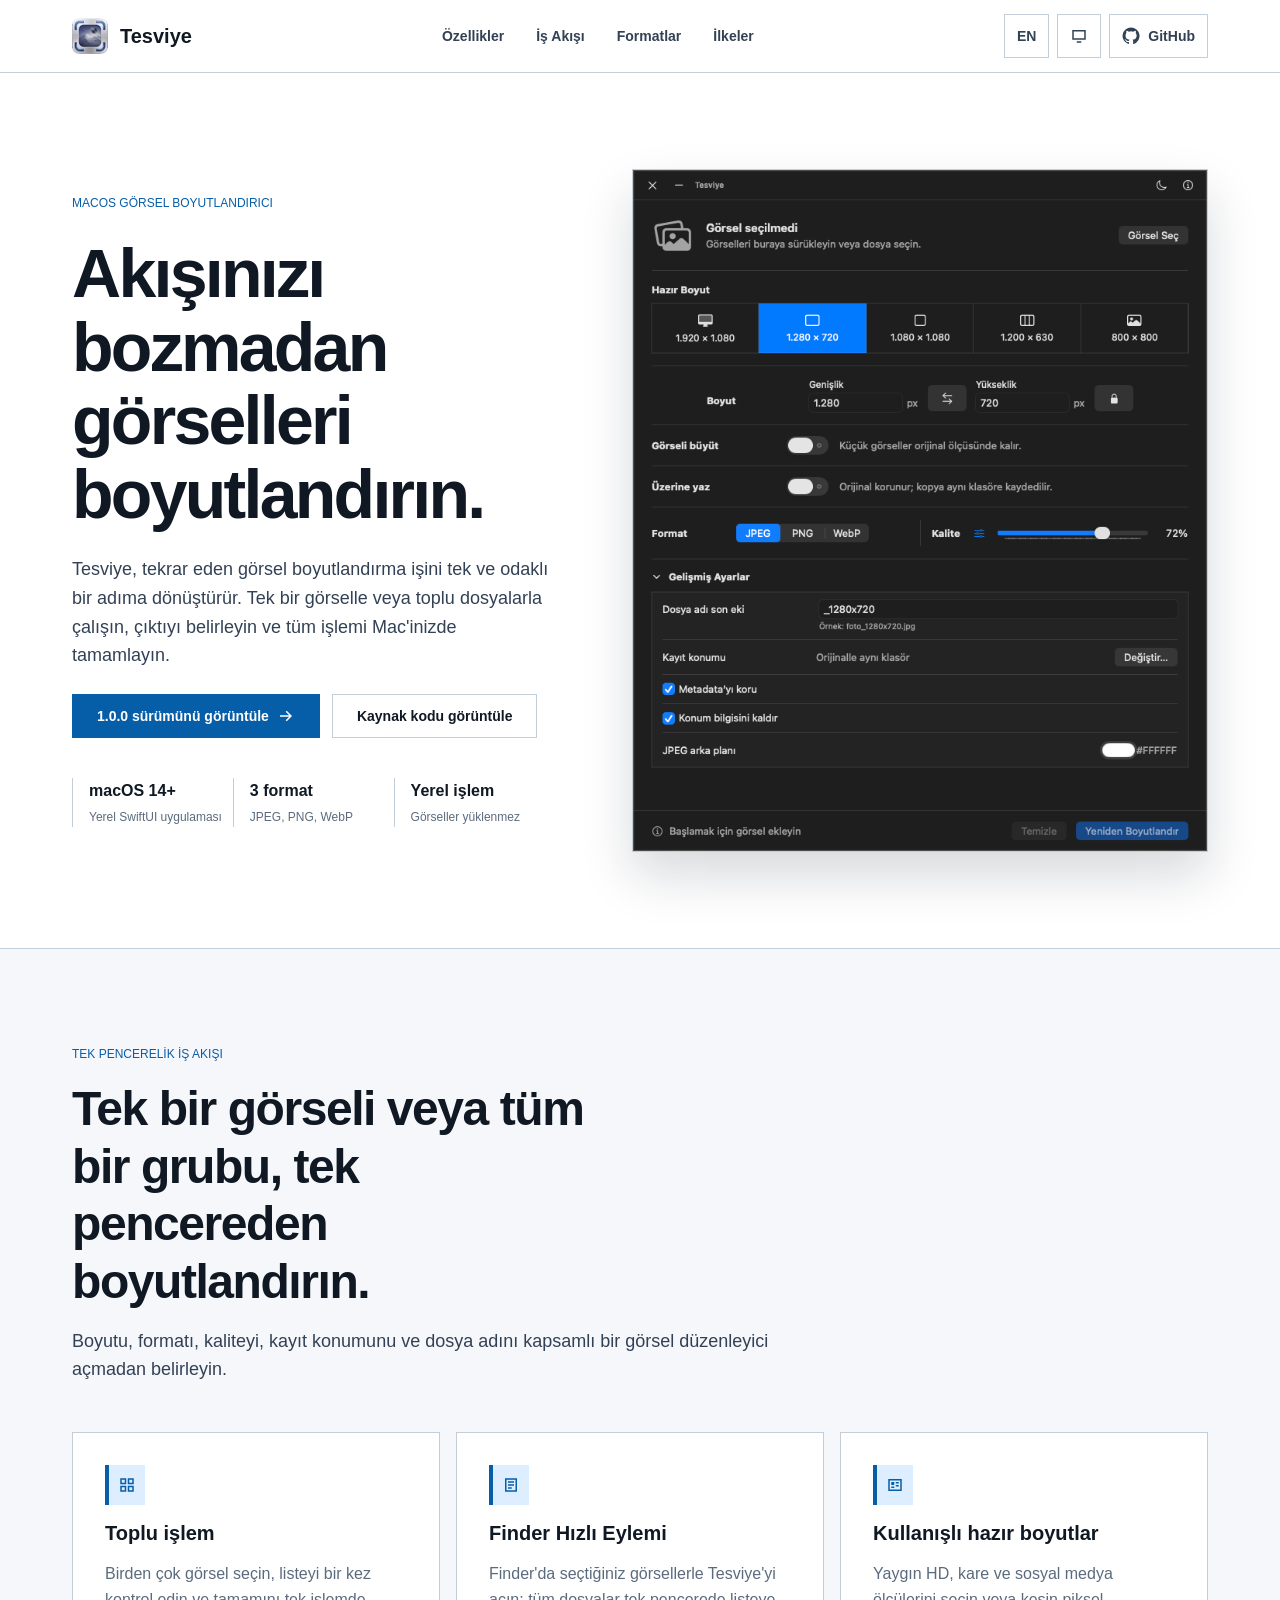
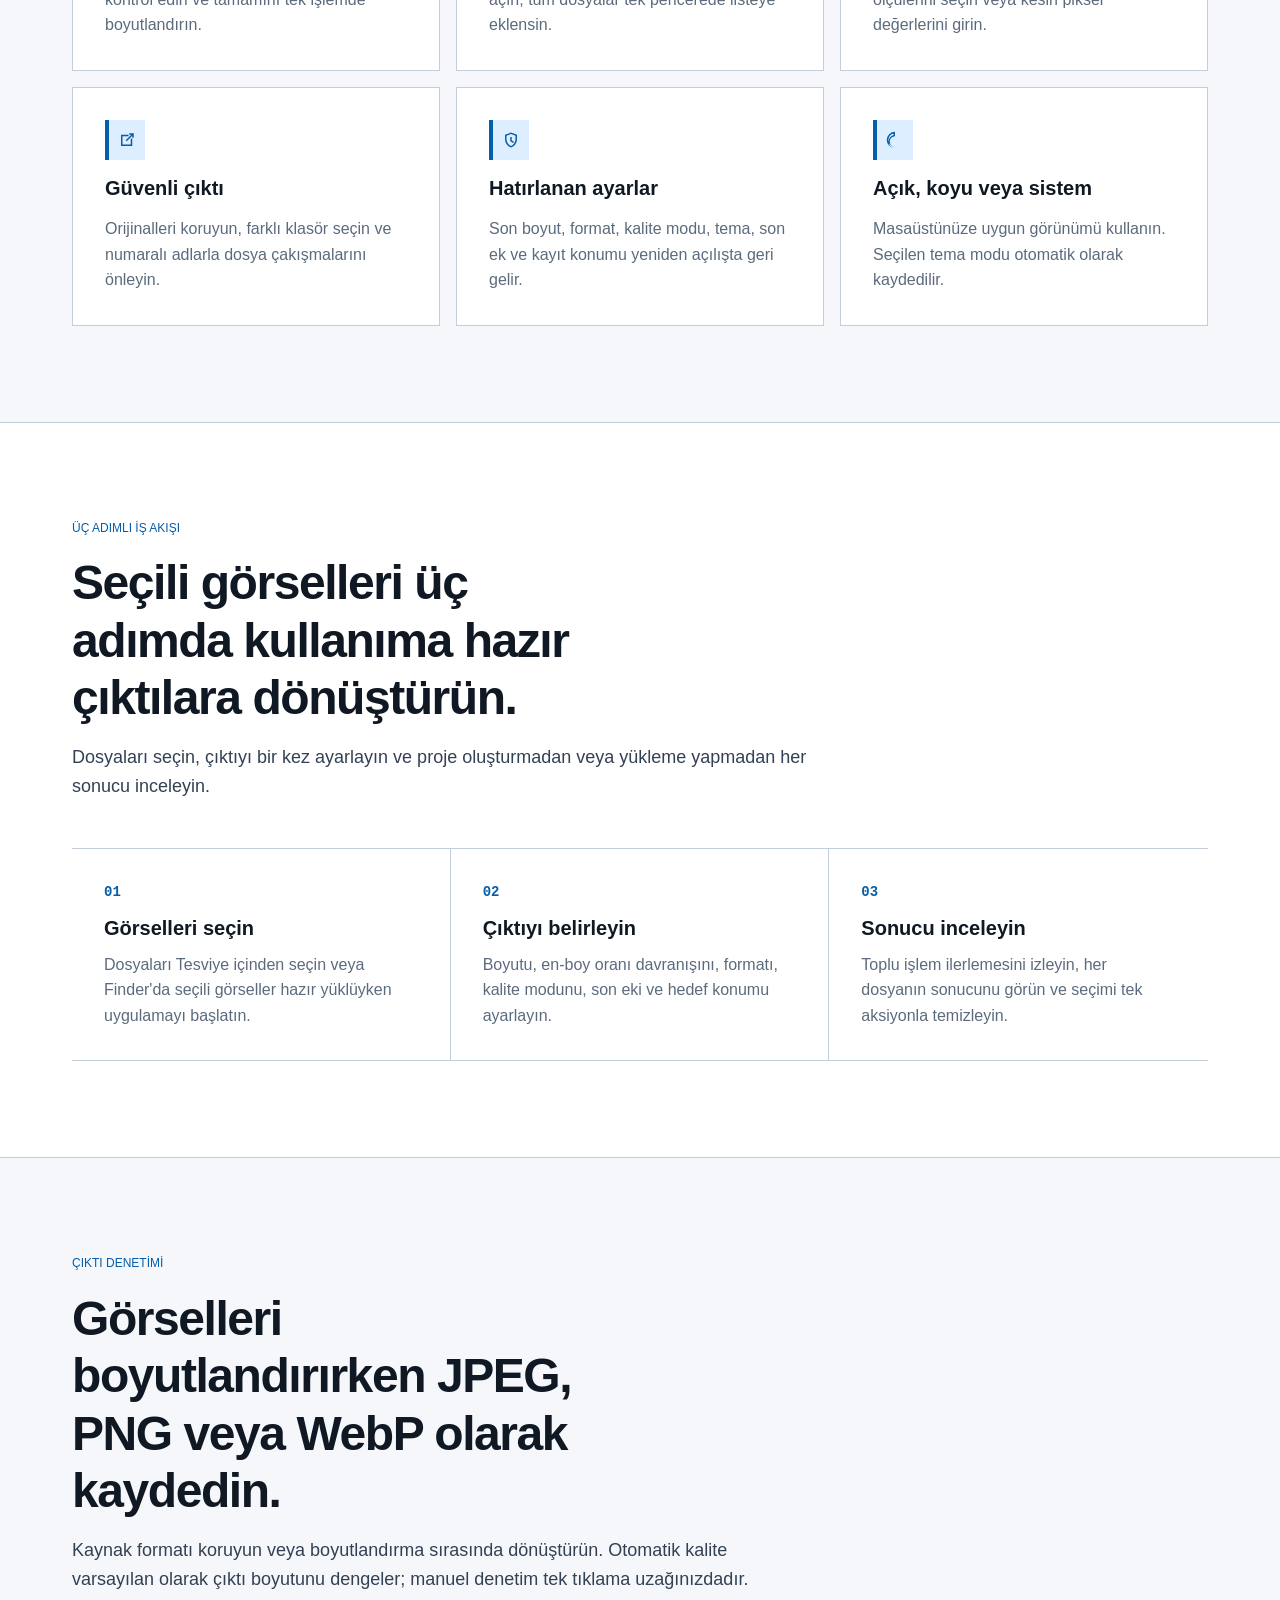
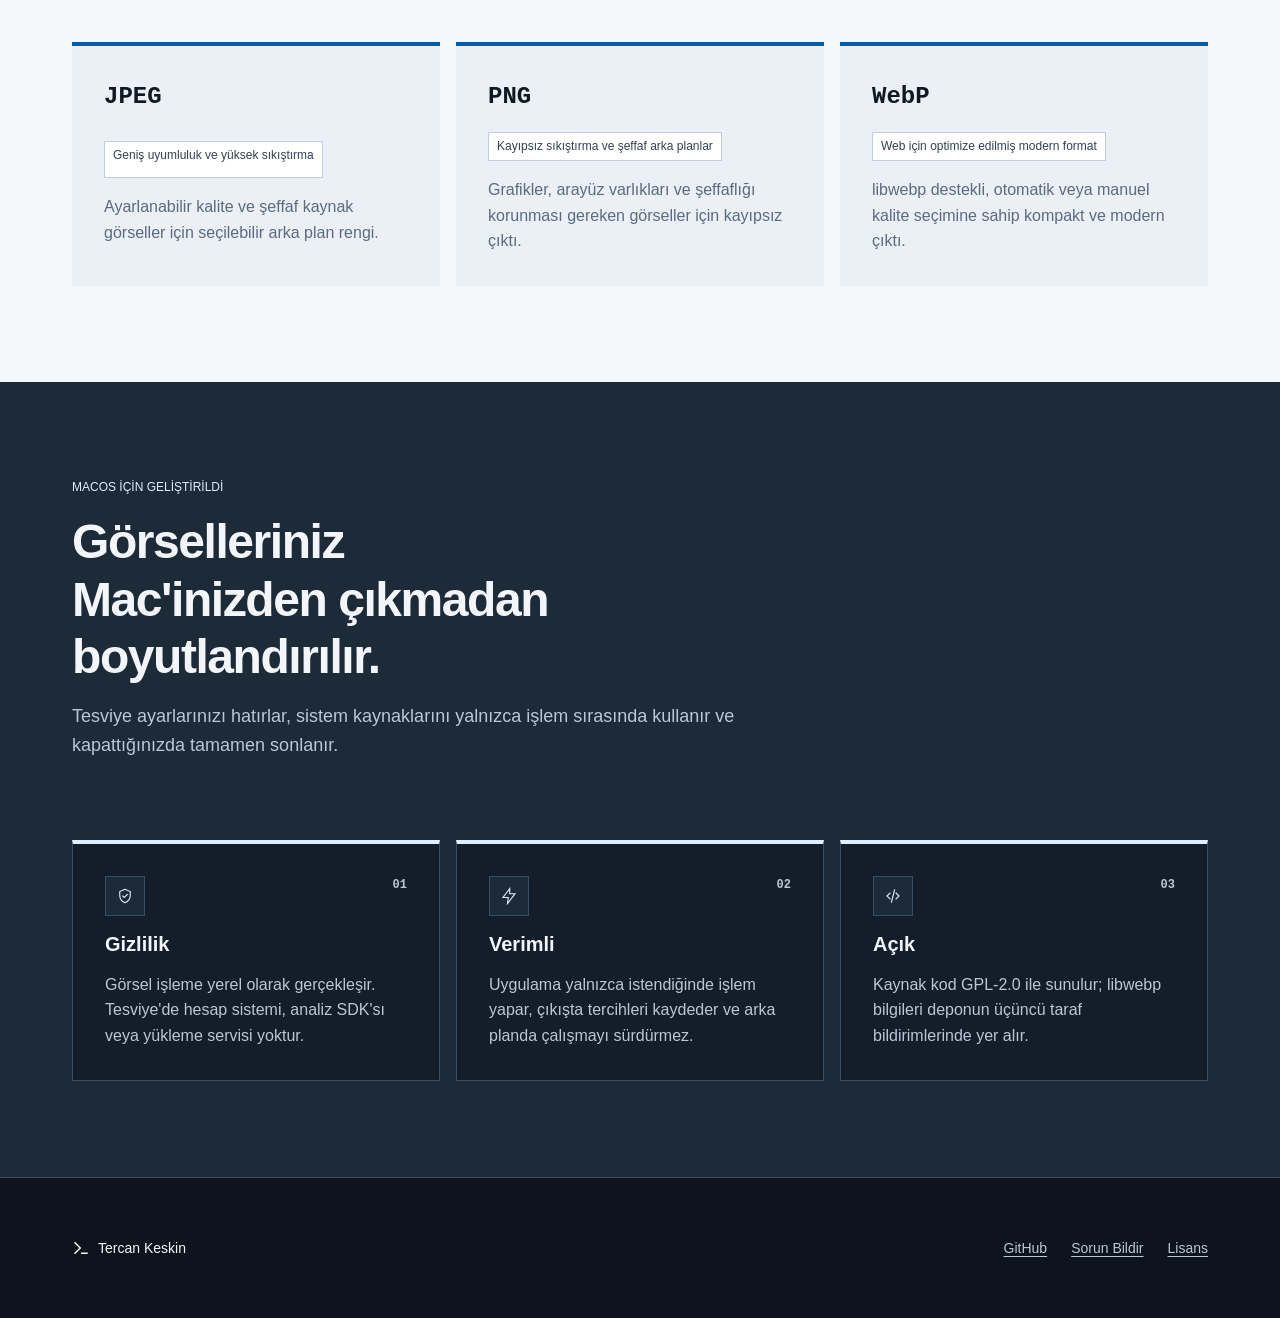
==== commit a9a8e6b8: "feat(site): refine presentation experience - Add persisted light, dark, and system theme controls wi" ====
--- a/docs/tr/index.html
+++ b/docs/tr/index.html
@@ -1,5 +1,5 @@
 <!DOCTYPE html>
-<html lang="tr">
+<html lang="tr" data-theme="light" data-theme-preference="system">
   <head>
     <meta charset="UTF-8">
     <meta name="viewport" content="width=device-width, initial-scale=1.0">
@@ -7,12 +7,13 @@
       name="description"
       content="Tesviye; görselleri hazır boyutlar, format dönüşümü, kalite kontrolü ve Finder Hızlı Eylemleri ile yeniden boyutlandıran yerel macOS uygulamasıdır."
     >
-    <meta name="theme-color" content="#ffffff">
+    <meta name="theme-color" content="#ffffff" data-color-light="#ffffff" data-color-dark="#0d141d">
     <meta name="referrer" content="strict-origin-when-cross-origin">
     <meta
       http-equiv="Content-Security-Policy"
       content="default-src 'self'; img-src 'self' data:; style-src 'self'; script-src 'self'; connect-src 'none'; object-src 'none'; base-uri 'self'; form-action 'none'; upgrade-insecure-requests"
     >
+    <script src="../script.js"></script>
     <title>Tesviye — macOS için Yerel Görsel Boyutlandırma</title>
     <link rel="canonical" href="https://tercan.github.io/tesviye/tr/">
     <link rel="alternate" hreflang="en" href="https://tercan.github.io/tesviye/">
@@ -50,16 +51,15 @@
         "isAccessibleForFree": true,
         "license": "https://github.com/tercan/tesviye/blob/main/LICENSE",
         "codeRepository": "https://github.com/tercan/tesviye",
-        "downloadUrl": "https://github.com/tercan/tesviye/releases/tag/v1.0.0",
+        "downloadUrl": "https://github.com/tercan/tesviye/archive/refs/tags/v1.0.0.zip",
         "image": "https://tercan.github.io/tesviye/assets/tesviye-icon.png",
         "author": {
           "@type": "Person",
           "name": "Tercan Keskin",
-          "url": "https://tercan.github.io/"
+          "url": "https://tercan.net/"
         }
       }
     </script>
-    <script src="../script.js" defer></script>
   </head>
   <body>
     <a class="skip-link" href="#main-content">İçeriğe geç</a>
@@ -96,6 +96,21 @@
 
         <div class="header-actions">
           <a class="language-link" href="../" lang="en" hreflang="en" aria-label="EN — Open the English version">EN</a>
+          <button
+            class="theme-toggle"
+            type="button"
+            aria-label="Tema ayarı: Sistem. Açık modu etkinleştir."
+            title="Tema ayarı: Sistem. Açık modu etkinleştir."
+            data-label-system="Tema ayarı: Sistem. Açık modu etkinleştir."
+            data-label-light="Tema ayarı: Açık. Koyu modu etkinleştir."
+            data-label-dark="Tema ayarı: Koyu. Sistem moduna dön."
+          >
+            <svg viewBox="0 0 24 24" aria-hidden="true">
+              <path class="theme-icon theme-icon--system" fill="currentColor" d="M3 4h18v13H3V4Zm2 2v9h14V6H5Zm4 13h6v2H9v-2Z"></path>
+              <path class="theme-icon theme-icon--light" fill="currentColor" d="M11 1h2v3h-2V1Zm0 19h2v3h-2v-3ZM1 11h3v2H1v-2Zm19 0h3v2h-3v-2ZM4.2 5.6l1.4-1.4 2.1 2.1-1.4 1.4-2.1-2.1Zm12.1 12.1 1.4-1.4 2.1 2.1-1.4 1.4-2.1-2.1Zm0-11.4 2.1-2.1 1.4 1.4-2.1 2.1-1.4-1.4ZM4.2 18.4l2.1-2.1 1.4 1.4-2.1 2.1-1.4-1.4ZM12 6a6 6 0 1 1 0 12 6 6 0 0 1 0-12Zm0 2a4 4 0 1 0 0 8 4 4 0 0 0 0-8Z"></path>
+              <path class="theme-icon theme-icon--dark" d="M21 12.8A9 9 0 1 1 11.2 3 7 7 0 0 0 21 12.8Z" fill="none" stroke="currentColor" stroke-width="2" stroke-linecap="round" stroke-linejoin="round"></path>
+            </svg>
+          </button>
           <a
             class="header-link"
             href="https://github.com/tercan/tesviye"
@@ -126,19 +141,18 @@
       </div><!-- /.header-inner -->
     </header><!-- /.site-header -->
 
-    <main id="main-content">
+    <main id="main-content" tabindex="-1">
       <section class="hero" aria-labelledby="hero-title">
         <div class="container hero-grid">
           <div class="hero-copy">
-            <p class="version-line">Sürüm 1.0.0 · Açık kaynak</p>
-            <p class="eyebrow">Yerel macOS görsel boyutlandırma</p>
+            <p class="eyebrow">macOS görsel boyutlandırıcı</p>
             <h1 id="hero-title">Akışınızı bozmadan görselleri boyutlandırın.</h1>
             <p class="hero-lead">
               Tesviye, tekrar eden görsel boyutlandırma işini tek ve odaklı bir adıma dönüştürür. Tek bir görselle
               veya toplu dosyalarla çalışın, çıktıyı belirleyin ve tüm işlemi Mac'inizde tamamlayın.
             </p>
             <div class="hero-actions">
-              <a class="button" href="https://github.com/tercan/tesviye/releases/tag/v1.0.0">
+              <a class="button" href="https://github.com/tercan/tesviye/tree/v1.0.0">
                 1.0.0 sürümünü görüntüle
                 <svg viewBox="0 0 24 24" aria-hidden="true">
                   <path fill="currentColor" d="m13 5 7 7-7 7-1.4-1.4 4.6-4.6H4v-2h12.2l-4.6-4.6L13 5Z"></path>
@@ -162,110 +176,33 @@
             </ul><!-- /.hero-facts -->
           </div><!-- /.hero-copy -->
 
-          <figure class="app-preview" aria-labelledby="preview-caption">
-            <div class="preview-titlebar">
-              <div class="window-controls" aria-hidden="true">
-                <span class="window-control"></span>
-                <span class="window-control"></span>
-                <span class="window-control"></span>
-              </div><!-- /.window-controls -->
-              <span class="preview-title">Tesviye</span>
-              <div class="preview-actions" aria-hidden="true">
-                <span class="preview-action"></span>
-                <span class="preview-action"></span>
-              </div><!-- /.preview-actions -->
-            </div><!-- /.preview-titlebar -->
-            <div class="preview-body">
-              <div class="preview-summary">
-                <div>
-                  <strong>5 görsel seçildi</strong><br>
-                  <span>Toplam 28,4 MB</span>
-                </div>
-                <span class="preview-link">Listeyi Gör</span>
-              </div><!-- /.preview-summary -->
-
-              <div>
-                <span class="preview-section-label">Hazır Boyut</span>
-                <ul class="preset-list">
-                  <li class="preset-item preset-item--active">1920 × 1080</li>
-                  <li class="preset-item">1280 × 720</li>
-                  <li class="preset-item">1080 × 1080</li>
-                  <li class="preset-item">1200 × 630</li>
-                  <li class="preset-item">800 × 800</li>
-                </ul><!-- /.preset-list -->
-              </div>
-
-              <div class="preview-dimension-row">
-                <strong class="preview-section-label">Boyut</strong>
-                <span class="preview-field">
-                  <span class="preview-caption">Genişlik</span>
-                  <span class="preview-control">1920 <span class="preview-unit">px</span></span>
-                </span>
-                <span class="preview-swap" aria-hidden="true">
-                  <svg viewBox="0 0 24 24"><path fill="currentColor" d="m7 7-4 4 4 4v-3h10V9H7V7Zm10 2h4V6l-4-4v3H7v2h10v2Zm0 8H7v-2H3v3l4 4v-3h10v-2Z"></path></svg>
-                </span>
-                <span class="preview-field">
-                  <span class="preview-caption">Yükseklik</span>
-                  <span class="preview-control">1080 <span class="preview-unit">px</span></span>
-                </span>
-                <span class="preview-lock" aria-hidden="true">
-                  <svg viewBox="0 0 24 24"><path fill="currentColor" d="M6 10V7a6 6 0 0 1 12 0v3h2v12H4V10h2Zm2 0h8V7a4 4 0 0 0-8 0v3Zm-2 2v8h12v-8H6Zm5 2h2v4h-2v-4Z"></path></svg>
-                </span>
-              </div><!-- /.preview-dimension-row -->
-
-              <div class="preview-option-row">
-                <strong class="preview-section-label">Görseli büyüt</strong>
-                <span class="preview-switch" aria-hidden="true"></span>
-                <span class="preview-caption">Küçük görseller orijinal ölçüsünde kalır.</span>
-              </div><!-- /.preview-option-row -->
-
-              <div class="preview-option-row">
-                <strong class="preview-section-label">Üzerine yaz</strong>
-                <span class="preview-switch" aria-hidden="true"></span>
-                <span class="preview-caption">Orijinal korunur; bir kopya oluşturulur.</span>
-              </div><!-- /.preview-option-row -->
-
-              <div class="preview-output-row">
-                <div class="preview-format">
-                  <strong class="preview-section-label">Format</strong>
-                  <span class="format-control"><span>JPEG</span><span>PNG</span><span>WebP</span></span>
-                </div><!-- /.preview-format -->
-                <span class="preview-separator" aria-hidden="true"></span>
-                <div class="preview-quality">
-                  <strong class="preview-section-label">Kalite</strong>
-                  <span class="quality-control">
-                    <span class="quality-mode" aria-hidden="true">
-                      <svg viewBox="0 0 24 24"><path fill="currentColor" d="M11 2h2v3h-2V2Zm0 17h2v3h-2v-3ZM2 11h3v2H2v-2Zm17 0h3v2h-3v-2ZM4.2 5.6l1.4-1.4 2.1 2.1-1.4 1.4-2.1-2.1Zm12.1 12.1 1.4-1.4 2.1 2.1-1.4 1.4-2.1-2.1Zm0-11.4 2.1-2.1 1.4 1.4-2.1 2.1-1.4-1.4ZM4.2 18.4l2.1-2.1 1.4 1.4-2.1 2.1-1.4-1.4ZM12 7a5 5 0 1 1 0 10 5 5 0 0 1 0-10Zm0 2a3 3 0 1 0 0 6 3 3 0 0 0 0-6Z"></path></svg>
-                    </span>
-                    <span class="quality-slider" aria-hidden="true"></span>
-                    <span class="preview-value">Otomatik</span>
-                  </span>
-                </div><!-- /.preview-quality -->
-              </div><!-- /.preview-output-row -->
-
-              <div class="preview-disclosure">
-                <svg viewBox="0 0 24 24" aria-hidden="true"><path fill="currentColor" d="m9 4 8 8-8 8-1.4-1.4 6.6-6.6-6.6-6.6L9 4Z"></path></svg>
-                Gelişmiş Ayarlar
-              </div><!-- /.preview-disclosure -->
-              <div class="preview-footer">
-                <span class="preview-caption">5 görsel yeniden boyutlandırılacak</span>
-                <span class="preview-primary-button">Yeniden Boyutlandır</span>
-              </div><!-- /.preview-footer -->
-            </div><!-- /.preview-body -->
-            <figcaption class="visually-hidden" id="preview-caption">
-              Tesviye görsel yeniden boyutlandırma arayüzünün kompakt önizlemesi.
+          <figure class="app-screenshot" aria-labelledby="screenshot-caption">
+            <picture class="app-screenshot-picture">
+              <source type="image/webp" srcset="../assets/tesviye-image-resizer-screenshoot.webp">
+              <img
+                class="app-screenshot-image"
+                src="../assets/tesviye-image-resizer-screenshoot.png"
+                width="740"
+                height="878"
+                alt="Tesviye uygulamasının boyut, format, kalite ve gelişmiş çıktı ayarlarını gösteren penceresi."
+                decoding="async"
+                fetchpriority="high"
+              >
+            </picture><!-- /.app-screenshot-picture -->
+            <figcaption class="visually-hidden" id="screenshot-caption">
+              Tesviye görsel yeniden boyutlandırma arayüzünün koyu mod görünümü.
             </figcaption>
-          </figure><!-- /.app-preview -->
+          </figure><!-- /.app-screenshot -->
         </div><!-- /.hero-grid -->
       </section><!-- /.hero -->
 
       <section class="section" id="features" aria-labelledby="features-title">
         <div class="container">
           <div class="section-heading">
-            <p class="eyebrow">Amaca yönelik tasarım</p>
-            <h2 id="features-title">İhtiyacınız olan her şey. Yönetmeniz gereken hiçbir şey.</h2>
+            <p class="eyebrow">Tek pencerelik iş akışı</p>
+            <h2 id="features-title">Tek bir görseli veya tüm bir grubu, tek pencereden boyutlandırın.</h2>
             <p class="section-description">
-              Tesviye, toplu boyutlandırmayı tam kapsamlı bir görsel düzenleyiciye dönüşmeden pratik tutar.
+              Boyutu, formatı, kaliteyi, kayıt konumunu ve dosya adını kapsamlı bir görsel düzenleyici açmadan belirleyin.
             </p>
           </div><!-- /.section-heading -->
 
@@ -283,7 +220,7 @@
                 <svg viewBox="0 0 24 24"><path fill="currentColor" d="M4 3h16v18H4V3Zm2 2v14h12V5H6Zm2 2h8v2H8V7Zm0 4h8v2H8v-2Zm0 4h5v2H8v-2Z"></path></svg>
               </span>
               <h3>Finder Hızlı Eylemi</h3>
-              <p>Finder'da seçili dosyalardan başlayın ve tüm görselleri tek Tesviye penceresinde hazır bulun.</p>
+              <p>Finder'da seçtiğiniz görsellerle Tesviye'yi açın; tüm dosyalar tek pencerede listeye eklensin.</p>
             </article><!-- /.feature-card -->
 
             <article class="feature-card">
@@ -325,8 +262,10 @@
         <div class="container">
           <div class="section-heading">
             <p class="eyebrow">Üç adımlı iş akışı</p>
-            <h2 id="workflow-title">Seçin. Ayarlayın. Boyutlandırın.</h2>
-            <p class="section-description">Siz ve çıktı arasında proje, arşiv, hesap veya yükleme kuyruğu yoktur.</p>
+            <h2 id="workflow-title">Seçili görselleri üç adımda kullanıma hazır çıktılara dönüştürün.</h2>
+            <p class="section-description">
+              Dosyaları seçin, çıktıyı bir kez ayarlayın ve proje oluşturmadan veya yükleme yapmadan her sonucu inceleyin.
+            </p>
           </div><!-- /.section-heading -->
           <ol class="workflow-grid">
             <li class="workflow-step">
@@ -352,25 +291,25 @@
         <div class="container">
           <div class="section-heading">
             <p class="eyebrow">Çıktı denetimi</p>
-            <h2 id="formats-title">Sonraki adım için doğru format.</h2>
+            <h2 id="formats-title">Görselleri boyutlandırırken JPEG, PNG veya WebP olarak kaydedin.</h2>
             <p class="section-description">
-              Boyutlandırırken orijinal formatı koruyun veya dönüştürün. Varsayılan otomatik kalitedir; manuel denetim tek tıklama uzağınızdadır.
+              Kaynak formatı koruyun veya boyutlandırma sırasında dönüştürün. Otomatik kalite varsayılan olarak çıktı boyutunu dengeler; manuel denetim tek tıklama uzağınızdadır.
             </p>
           </div><!-- /.section-heading -->
           <div class="format-grid">
             <article class="format-card">
               <span class="format-name">JPEG</span>
-              <span class="format-tag">Fotoğraflar ve web</span>
+              <span class="format-tag">Geniş uyumluluk ve yüksek sıkıştırma</span>
               <p>Ayarlanabilir kalite ve şeffaf kaynak görseller için seçilebilir arka plan rengi.</p>
             </article><!-- /.format-card -->
             <article class="format-card">
               <span class="format-name">PNG</span>
-              <span class="format-tag">Şeffaflık ve ayrıntı</span>
+              <span class="format-tag">Kayıpsız sıkıştırma ve şeffaf arka planlar</span>
               <p>Grafikler, arayüz varlıkları ve şeffaflığı korunması gereken görseller için kayıpsız çıktı.</p>
             </article><!-- /.format-card -->
             <article class="format-card">
               <span class="format-name">WebP</span>
-              <span class="format-tag">Modern dağıtım</span>
+              <span class="format-tag">Web için optimize edilmiş modern format</span>
               <p>libwebp destekli, otomatik veya manuel kalite seçimine sahip kompakt ve modern çıktı.</p>
             </article><!-- /.format-card -->
           </div><!-- /.format-grid -->
@@ -380,22 +319,49 @@
       <section class="section section--dark" id="principles" aria-labelledby="principles-title">
         <div class="container principles-grid">
           <div class="section-heading">
-            <p class="eyebrow">İlke olarak yerel</p>
-            <h2 id="principles-title">Bir Mac uygulaması gibi davranan küçük bir yardımcı.</h2>
+            <p class="eyebrow">macOS için geliştirildi</p>
+            <h2 id="principles-title">Görselleriniz Mac'inizden çıkmadan boyutlandırılır.</h2>
             <p class="section-description">
-              Tesviye, platform alışkanlıklarını ve yerel işlemeyi kullanan, odaklı bir masaüstü görevi için geliştirilmiştir.
+              Tesviye ayarlarınızı hatırlar, sistem kaynaklarını yalnızca işlem sırasında kullanır ve kapattığınızda tamamen sonlanır.
             </p>
           </div><!-- /.section-heading -->
           <ul class="principle-list">
             <li class="principle-item">
-              <h3>Gizli</h3>
+              <div class="principle-meta">
+                <span class="principle-icon" aria-hidden="true">
+                  <svg viewBox="0 0 24 24" fill="none" stroke="currentColor" stroke-width="1.5" stroke-linecap="square" stroke-linejoin="miter">
+                    <path d="M12 3 5 6v5c0 4.6 2.8 8.4 7 10 4.2-1.6 7-5.4 7-10V6l-7-3Z"></path>
+                    <path d="m9 12 2 2 4-4"></path>
+                  </svg>
+                </span>
+                <span class="principle-number">01</span>
+              </div><!-- /.principle-meta -->
+              <h3>Gizlilik</h3>
               <p>Görsel işleme yerel olarak gerçekleşir. Tesviye'de hesap sistemi, analiz SDK'sı veya yükleme servisi yoktur.</p>
             </li><!-- /.principle-item -->
             <li class="principle-item">
+              <div class="principle-meta">
+                <span class="principle-icon" aria-hidden="true">
+                  <svg viewBox="0 0 24 24" fill="none" stroke="currentColor" stroke-width="1.5" stroke-linecap="square" stroke-linejoin="miter">
+                    <path d="m13 2-9 12h7l-1 8 10-13h-7V2Z"></path>
+                  </svg>
+                </span>
+                <span class="principle-number">02</span>
+              </div><!-- /.principle-meta -->
               <h3>Verimli</h3>
               <p>Uygulama yalnızca istendiğinde işlem yapar, çıkışta tercihleri kaydeder ve arka planda çalışmayı sürdürmez.</p>
             </li><!-- /.principle-item -->
             <li class="principle-item">
+              <div class="principle-meta">
+                <span class="principle-icon" aria-hidden="true">
+                  <svg viewBox="0 0 24 24" fill="none" stroke="currentColor" stroke-width="1.5" stroke-linecap="square" stroke-linejoin="miter">
+                    <path d="m8 8-4 4 4 4"></path>
+                    <path d="m16 8 4 4-4 4"></path>
+                    <path d="m14 4-4 16"></path>
+                  </svg>
+                </span>
+                <span class="principle-number">03</span>
+              </div><!-- /.principle-meta -->
               <h3>Açık</h3>
               <p>Kaynak kod GPL-2.0 ile sunulur; libwebp bilgileri deponun üçüncü taraf bildirimlerinde yer alır.</p>
             </li><!-- /.principle-item -->
@@ -406,16 +372,17 @@
 
     <footer class="site-footer">
       <div class="container footer-grid">
-        <div class="footer-brand">
-          <strong>Tesviye 1.0.0</strong>
-          <span class="footer-note">Geliştirici: Tercan Keskin · GPL-2.0</span>
-          <span class="footer-note">© <span data-current-year>2026</span> Tercan Keskin</span>
-        </div><!-- /.footer-brand -->
+        <a class="footer-signature" href="https://tercan.net/" target="_blank" rel="author noopener noreferrer">
+          <svg class="footer-terminal-icon" viewBox="0 0 24 24" fill="none" stroke="currentColor" stroke-width="2" stroke-linecap="square" stroke-linejoin="miter" aria-hidden="true">
+            <path d="m4 5 7 7-7 7"></path>
+            <path d="M13 19h7"></path>
+          </svg>
+          <span>Tercan Keskin</span>
+        </a>
         <nav class="footer-links" aria-label="Alt menü">
-          <a class="footer-link" href="https://github.com/tercan/tesviye">Kaynak kod</a>
-          <a class="footer-link" href="https://github.com/tercan/tesviye/blob/main/README.md">Belgeler</a>
-          <a class="footer-link" href="https://github.com/tercan/tesviye/blob/main/LICENSE">Lisans</a>
-          <a class="footer-link" href="../" lang="en" hreflang="en">English</a>
+          <a class="footer-link" href="https://github.com/tercan/tesviye" target="_blank" rel="noopener noreferrer">GitHub</a>
+          <a class="footer-link" href="https://github.com/tercan/tesviye/issues" target="_blank" rel="noopener noreferrer">Sorun Bildir</a>
+          <a class="footer-link" href="https://github.com/tercan/tesviye/blob/main/LICENSE" target="_blank" rel="noopener noreferrer">Lisans</a>
         </nav><!-- /.footer-links -->
       </div><!-- /.footer-grid -->
     </footer><!-- /.site-footer -->
--- a/docs/style.css
+++ b/docs/style.css
@@ -18,7 +18,8 @@
 h3,
 p,
 ul,
-ol {
+ol,
+figure {
   margin: 0;
 }
 
@@ -42,6 +43,7 @@
  */
 
 :root {
+  color-scheme: light;
   --color-page: #f5f7fa;
   --color-surface: #ffffff;
   --color-surface-soft: #eaf0f6;
@@ -63,10 +65,24 @@
   --color-dark-text: #f2f6fa;
   --color-dark-text-soft: #b9c7d6;
   --color-dark-border: #3b4d60;
-  --color-slider: #64748b;
-  --color-control-light: #eef2f7;
-  --color-control-dark: #243243;
+  --color-on-dark-accent: #dceeff;
   --color-code: #e4edf6;
+  --color-theme-dark-page: #0d141d;
+  --color-theme-dark-surface: #141e2a;
+  --color-theme-dark-surface-soft: #1d2a38;
+  --color-theme-dark-surface-strong: #243446;
+  --color-theme-dark-text: #f2f6fa;
+  --color-theme-dark-text-soft: #d2dce6;
+  --color-theme-dark-text-muted: #b9c7d6;
+  --color-theme-dark-border: #3b4d60;
+  --color-theme-dark-primary: #74b9f0;
+  --color-theme-dark-primary-hover: #a8d6f7;
+  --color-theme-dark-primary-soft: #203f5b;
+  --color-theme-dark-primary-contrast: #07131f;
+  --color-theme-dark-success: #70c99b;
+  --color-theme-dark-warning: #f2b866;
+  --color-theme-dark-focus: #f4b860;
+  --color-theme-dark-code: #243243;
   --font-family-base: -apple-system, BlinkMacSystemFont, "Segoe UI", sans-serif;
   --font-family-mono: "SFMono-Regular", Consolas, "Liberation Mono", monospace;
   --font-size-xs: 0.75rem;
@@ -85,7 +101,6 @@
   --font-weight-medium: 500;
   --font-weight-semibold: 600;
   --font-weight-bold: 700;
-  --letter-spacing-wide: 0.08em;
   --space-2xs: 0.25rem;
   --space-xs: 0.5rem;
   --space-sm: 0.75rem;
@@ -109,14 +124,29 @@
   --brand-icon-size: 2.25rem;
   --feature-icon-size: 2.5rem;
   --inline-icon-size: 1.125rem;
-  --preview-max-width: 36rem;
-  --preview-control-height: 2rem;
-  --preview-slider-height: 0.25rem;
-  --preview-slider-thumb: 0.875rem;
-  --preview-lock-size: 2rem;
+  --screenshot-max-width: 36rem;
   --section-scroll-margin: 5.5rem;
   --z-header: 100;
   --z-skip-link: 200;
+}
+
+:root[data-theme="dark"] {
+  --color-page: var(--color-theme-dark-page);
+  --color-surface: var(--color-theme-dark-surface);
+  --color-surface-soft: var(--color-theme-dark-surface-soft);
+  --color-surface-strong: var(--color-theme-dark-surface-strong);
+  --color-text: var(--color-theme-dark-text);
+  --color-text-soft: var(--color-theme-dark-text-soft);
+  --color-text-muted: var(--color-theme-dark-text-muted);
+  --color-border: var(--color-theme-dark-border);
+  --color-primary: var(--color-theme-dark-primary);
+  --color-primary-hover: var(--color-theme-dark-primary-hover);
+  --color-primary-soft: var(--color-theme-dark-primary-soft);
+  --color-primary-contrast: var(--color-theme-dark-primary-contrast);
+  --color-success: var(--color-theme-dark-success);
+  --color-warning: var(--color-theme-dark-warning);
+  --color-focus: var(--color-theme-dark-focus);
+  --color-code: var(--color-theme-dark-code);
 }
 
 /**
@@ -246,6 +276,7 @@
 
 .hero-copy {
   display: grid;
+  min-width: 0;
   align-content: center;
   gap: var(--space-lg);
 }
@@ -300,13 +331,13 @@
 .principles-grid {
   display: grid;
   align-items: start;
-  grid-template-columns: minmax(0, 0.8fr) minmax(0, 1.2fr);
-  gap: var(--space-3xl);
+  gap: var(--space-xl);
 }
 
 .principle-list {
   display: grid;
-  border-top: var(--border-width) solid var(--color-dark-border);
+  grid-template-columns: repeat(3, minmax(0, 1fr));
+  gap: var(--space-md);
   list-style: none;
 }
 
@@ -319,7 +350,7 @@
 
 .footer-grid {
   display: grid;
-  align-items: start;
+  align-items: center;
   grid-template-columns: 1fr auto;
   gap: var(--space-xl);
 }
@@ -374,6 +405,7 @@
 
 .navigation-link,
 .language-link,
+.theme-toggle,
 .header-link,
 .menu-toggle {
   display: inline-flex;
@@ -388,11 +420,13 @@
 
 .navigation-link:hover,
 .language-link:hover,
+.theme-toggle:hover,
 .header-link:hover {
   color: var(--color-primary);
 }
 
 .language-link,
+.theme-toggle,
 .header-link,
 .menu-toggle {
   min-width: var(--target-min-size);
@@ -401,6 +435,20 @@
   padding-inline: var(--space-sm);
 }
 
+.theme-toggle {
+  cursor: pointer;
+}
+
+.theme-icon {
+  display: none;
+}
+
+:root[data-theme-preference="system"] .theme-icon--system,
+:root[data-theme-preference="light"] .theme-icon--light,
+:root[data-theme-preference="dark"] .theme-icon--dark {
+  display: block;
+}
+
 .header-link {
   gap: var(--space-xs);
 }
@@ -411,6 +459,7 @@
 }
 
 .menu-toggle svg,
+.theme-toggle svg,
 .header-link svg,
 .button svg,
 .feature-icon svg {
@@ -421,22 +470,9 @@
 .eyebrow {
   color: var(--color-primary);
   font-size: var(--font-size-xs);
-  font-weight: var(--font-weight-bold);
-  letter-spacing: var(--letter-spacing-wide);
+  font-weight: var(--font-weight-medium);
+  letter-spacing: 0;
   text-transform: uppercase;
-}
-
-.version-line {
-  display: inline-flex;
-  align-items: center;
-  justify-self: start;
-  gap: var(--space-sm);
-  border-left: var(--border-accent-width) solid var(--color-primary);
-  background: var(--color-primary-soft);
-  color: var(--color-primary-hover);
-  font-size: var(--font-size-sm);
-  font-weight: var(--font-weight-semibold);
-  padding: var(--space-xs) var(--space-sm);
 }
 
 .hero-lead,
@@ -499,281 +535,26 @@
   font-size: var(--font-size-xs);
 }
 
-.app-preview {
-  width: min(100%, var(--preview-max-width));
+.app-screenshot {
+  width: min(100%, var(--screenshot-max-width));
+  min-width: 0;
   justify-self: end;
-  border: var(--border-width) solid var(--color-dark-border);
+  border: var(--border-width) solid var(--color-border);
   background: var(--color-dark-surface);
-  color: var(--color-dark-text);
   box-shadow: var(--shadow-lg);
 }
 
-.preview-titlebar {
-  display: grid;
-  min-height: var(--control-min-height);
-  align-items: center;
-  grid-template-columns: 1fr auto 1fr;
-  border-bottom: var(--border-width) solid var(--color-dark-border);
-  padding-inline: var(--space-md);
-}
-
-.window-controls,
-.preview-actions {
-  display: flex;
-  gap: var(--space-xs);
-}
-
-.preview-actions {
-  justify-content: flex-end;
-}
-
-.window-control,
-.preview-action {
+.app-screenshot-picture,
+.app-screenshot-image {
+  width: 100%;
+}
+
+.app-screenshot-picture {
   display: block;
-  width: var(--preview-lock-size);
-  height: var(--preview-lock-size);
-  border: var(--border-width) solid var(--color-dark-border);
-  background: var(--color-control-dark);
-}
-
-.window-control {
-  width: var(--space-sm);
-  height: var(--space-sm);
-  background: var(--color-dark-text-soft);
-}
-
-.preview-title {
-  font-size: var(--font-size-sm);
-  font-weight: var(--font-weight-semibold);
-}
-
-.preview-body {
-  display: grid;
-  gap: var(--space-md);
-  padding: var(--space-lg);
-}
-
-.preview-summary {
-  display: flex;
-  align-items: center;
-  justify-content: space-between;
-  gap: var(--space-md);
-  border-bottom: var(--border-width) solid var(--color-dark-border);
-  padding-bottom: var(--space-md);
-}
-
-.preview-summary strong,
-.preview-section-label {
-  font-size: var(--font-size-sm);
-}
-
-.preview-summary span,
-.preview-caption,
-.preview-unit,
-.preview-value {
-  color: var(--color-dark-text-soft);
-  font-size: var(--font-size-xs);
-}
-
-.preview-link {
-  color: var(--color-primary-soft);
-  font-size: var(--font-size-xs);
-  text-decoration: none;
-}
-
-.preset-list {
-  display: grid;
-  grid-template-columns: repeat(5, minmax(0, 1fr));
-  border: var(--border-width) solid var(--color-dark-border);
-  list-style: none;
-}
-
-.preset-item {
-  min-width: 0;
-  border-right: var(--border-width) solid var(--color-dark-border);
-  color: var(--color-dark-text-soft);
-  font-size: var(--font-size-xs);
-  padding: var(--space-sm) var(--space-2xs);
-  text-align: center;
-}
-
-.preset-item:last-child {
-  border-right: 0;
-}
-
-.preset-item--active {
-  background: var(--color-primary);
-  color: var(--color-primary-contrast);
-}
-
-.preview-dimension-row {
-  display: grid;
-  align-items: end;
-  grid-template-columns: auto 1fr auto 1fr auto;
-  gap: var(--space-sm);
-}
-
-.preview-field {
-  display: grid;
-  gap: var(--space-2xs);
-}
-
-.preview-control {
-  display: flex;
-  height: var(--preview-control-height);
-  align-items: center;
-  justify-content: space-between;
-  border: var(--border-width) solid var(--color-dark-border);
-  background: var(--color-dark-surface-soft);
-  color: var(--color-dark-text);
-  font-size: var(--font-size-sm);
-  padding-inline: var(--space-xs);
-}
-
-.preview-swap,
-.preview-lock {
-  display: grid;
-  width: var(--preview-lock-size);
-  height: var(--preview-lock-size);
-  place-items: center;
-  border: var(--border-width) solid var(--color-dark-border);
-  color: var(--color-dark-text-soft);
-  font-size: var(--font-size-sm);
-}
-
-.preview-swap svg,
-.preview-lock svg,
-.preview-disclosure svg,
-.quality-mode svg {
-  width: var(--inline-icon-size);
-  height: var(--inline-icon-size);
-}
-
-.preview-lock {
-  color: var(--color-primary-soft);
-}
-
-.preview-option-row {
-  display: grid;
-  align-items: center;
-  grid-template-columns: 7rem 2.5rem 1fr;
-  gap: var(--space-sm);
-  border-top: var(--border-width) solid var(--color-dark-border);
-  padding-top: var(--space-sm);
-}
-
-.preview-switch {
-  width: 2.5rem;
-  height: 1.25rem;
-  border: var(--border-width) solid var(--color-dark-border);
-  background: var(--color-control-dark);
-  padding: var(--space-2xs);
-}
-
-.preview-switch::after {
-  display: block;
-  width: var(--space-sm);
-  height: var(--space-sm);
-  background: var(--color-dark-text-soft);
-  content: "";
-}
-
-.preview-output-row {
-  display: grid;
-  align-items: center;
-  grid-template-columns: 1fr 0.0625rem 1.15fr;
-  gap: var(--space-md);
-  border-top: var(--border-width) solid var(--color-dark-border);
-  padding-top: var(--space-md);
-}
-
-.preview-separator {
-  width: 1px;
-  height: var(--space-xl);
-  background: var(--color-dark-border);
-}
-
-.preview-format,
-.preview-quality {
-  display: grid;
-  align-items: center;
-  grid-template-columns: auto 1fr;
-  gap: var(--space-sm);
-}
-
-.format-control {
-  display: grid;
-  grid-template-columns: repeat(3, 1fr);
-  border: var(--border-width) solid var(--color-dark-border);
-  font-size: var(--font-size-xs);
-  text-align: center;
-}
-
-.format-control span {
-  padding: var(--space-2xs) var(--space-xs);
-}
-
-.format-control span:first-child {
-  background: var(--color-control-dark);
-}
-
-.quality-control {
-  display: grid;
-  align-items: center;
-  grid-template-columns: var(--preview-lock-size) 1fr auto;
-  gap: var(--space-xs);
-}
-
-.quality-mode {
-  display: grid;
-  width: var(--preview-lock-size);
-  height: var(--preview-lock-size);
-  place-items: center;
-  border: var(--border-width) solid var(--color-dark-border);
-  color: var(--color-primary-soft);
-  font-size: var(--font-size-xs);
-}
-
-.quality-slider {
-  position: relative;
-  height: var(--preview-slider-height);
-  background: var(--color-slider);
-}
-
-.quality-slider::before {
-  position: absolute;
-  width: var(--preview-slider-thumb);
-  height: var(--preview-slider-thumb);
-  top: 50%;
-  left: 68%;
-  background: var(--color-dark-text);
-  content: "";
-  transform: translate(-50%, -50%);
-}
-
-.preview-disclosure {
-  display: flex;
-  align-items: center;
-  gap: var(--space-xs);
-  border-block: var(--border-width) solid var(--color-dark-border);
-  color: var(--color-dark-text-soft);
-  font-size: var(--font-size-xs);
-  padding-block: var(--space-sm);
-}
-
-.preview-footer {
-  display: flex;
-  align-items: center;
-  justify-content: space-between;
-  gap: var(--space-md);
-}
-
-.preview-primary-button {
-  background: var(--color-primary);
-  color: var(--color-primary-contrast);
-  font-size: var(--font-size-xs);
-  font-weight: var(--font-weight-semibold);
-  padding: var(--space-sm) var(--space-md);
+}
+
+.app-screenshot-image {
+  height: auto;
 }
 
 .feature-card {
@@ -843,7 +624,7 @@
 }
 
 .section--dark {
-  background: var(--color-dark);
+  background: var(--color-dark-surface-soft);
   color: var(--color-dark-text-soft);
 }
 
@@ -853,7 +634,7 @@
 }
 
 .section--dark .eyebrow {
-  color: var(--color-primary-soft);
+  color: var(--color-on-dark-accent);
 }
 
 .section--dark .section-description {
@@ -862,33 +643,71 @@
 
 .principle-item {
   display: grid;
-  grid-template-columns: minmax(9rem, 0.4fr) minmax(0, 1fr);
-  gap: var(--space-lg);
-  border-bottom: var(--border-width) solid var(--color-dark-border);
-  padding-block: var(--space-lg);
+  align-content: start;
+  gap: var(--space-md);
+  border: var(--border-width) solid var(--color-dark-border);
+  border-top: var(--border-accent-width) solid var(--color-on-dark-accent);
+  background: var(--color-dark-surface);
+  padding: var(--space-xl);
+}
+
+.principle-meta {
+  display: flex;
+  align-items: start;
+  justify-content: space-between;
+  gap: var(--space-md);
+}
+
+.principle-icon {
+  display: grid;
+  width: var(--feature-icon-size);
+  height: var(--feature-icon-size);
+  place-items: center;
+  border: var(--border-width) solid var(--color-dark-border);
+  background: var(--color-dark-surface-soft);
+  color: var(--color-on-dark-accent);
+}
+
+.principle-icon svg {
+  width: var(--inline-icon-size);
+  height: var(--inline-icon-size);
+}
+
+.principle-number {
+  color: var(--color-dark-text-soft);
+  font-family: var(--font-family-mono);
+  font-size: var(--font-size-xs);
+  font-weight: var(--font-weight-bold);
 }
 
 .principle-item p {
   color: var(--color-dark-text-soft);
 }
 
-.footer-brand {
-  display: grid;
-  gap: var(--space-xs);
-}
-
-.footer-brand strong {
-  color: var(--color-dark-text);
-}
-
-.footer-note,
+.footer-signature,
 .footer-link {
+  display: inline-flex;
+  align-items: center;
+  min-height: var(--target-min-size);
   color: var(--color-dark-text-soft);
   font-size: var(--font-size-sm);
 }
 
-.footer-link:hover {
-  color: var(--color-primary-soft);
+.footer-signature {
+  justify-self: start;
+  gap: var(--space-xs);
+  color: var(--color-dark-text);
+  text-decoration: none;
+}
+
+.footer-link:hover,
+.footer-signature:hover {
+  color: var(--color-on-dark-accent);
+}
+
+.footer-terminal-icon {
+  width: var(--inline-icon-size);
+  height: var(--inline-icon-size);
 }
 
 /**
@@ -910,11 +729,19 @@
  */
 
 @media (prefers-reduced-motion: no-preference) {
+  html {
+    scroll-behavior: smooth;
+  }
+
   .button,
   .navigation-link,
   .language-link,
+  .theme-toggle,
   .header-link,
-  .brand {
+  .brand,
+  .principle-item,
+  .footer-link,
+  .footer-signature {
     transition:
       color var(--transition-fast),
       border-color var(--transition-fast),
@@ -925,6 +752,10 @@
   .button:hover {
     transform: translateY(-0.125rem);
   }
+
+  .principle-item:hover {
+    transform: translateY(-0.125rem);
+  }
 }
 
 @media (max-width: 75rem) {
@@ -951,7 +782,7 @@
     max-width: 44rem;
   }
 
-  .app-preview {
+  .app-screenshot {
     justify-self: start;
   }
 
@@ -1010,7 +841,8 @@
   }
 
   .feature-grid,
-  .format-grid {
+  .format-grid,
+  .principle-list {
     grid-template-columns: 1fr;
   }
 
@@ -1056,50 +888,4 @@
     width: 100%;
   }
 
-  .preview-titlebar {
-    grid-template-columns: 1fr auto;
-  }
-
-  .preview-title {
-    display: none;
-  }
-
-  .preview-dimension-row {
-    grid-template-columns: 1fr auto 1fr auto;
-  }
-
-  .preview-section-label {
-    grid-column: 1 / -1;
-  }
-
-  .preview-option-row {
-    grid-template-columns: 1fr auto;
-  }
-
-  .preview-caption {
-    grid-column: 1 / -1;
-  }
-
-  .preview-output-row {
-    grid-template-columns: 1fr;
-  }
-
-  .preview-separator {
-    width: 100%;
-    height: 1px;
-  }
-
-  .preview-footer,
-  .principle-item {
-    align-items: stretch;
-    grid-template-columns: 1fr;
-  }
-
-  .preview-footer {
-    display: grid;
-  }
-
-  .preview-primary-button {
-    text-align: center;
-  }
-}
+}
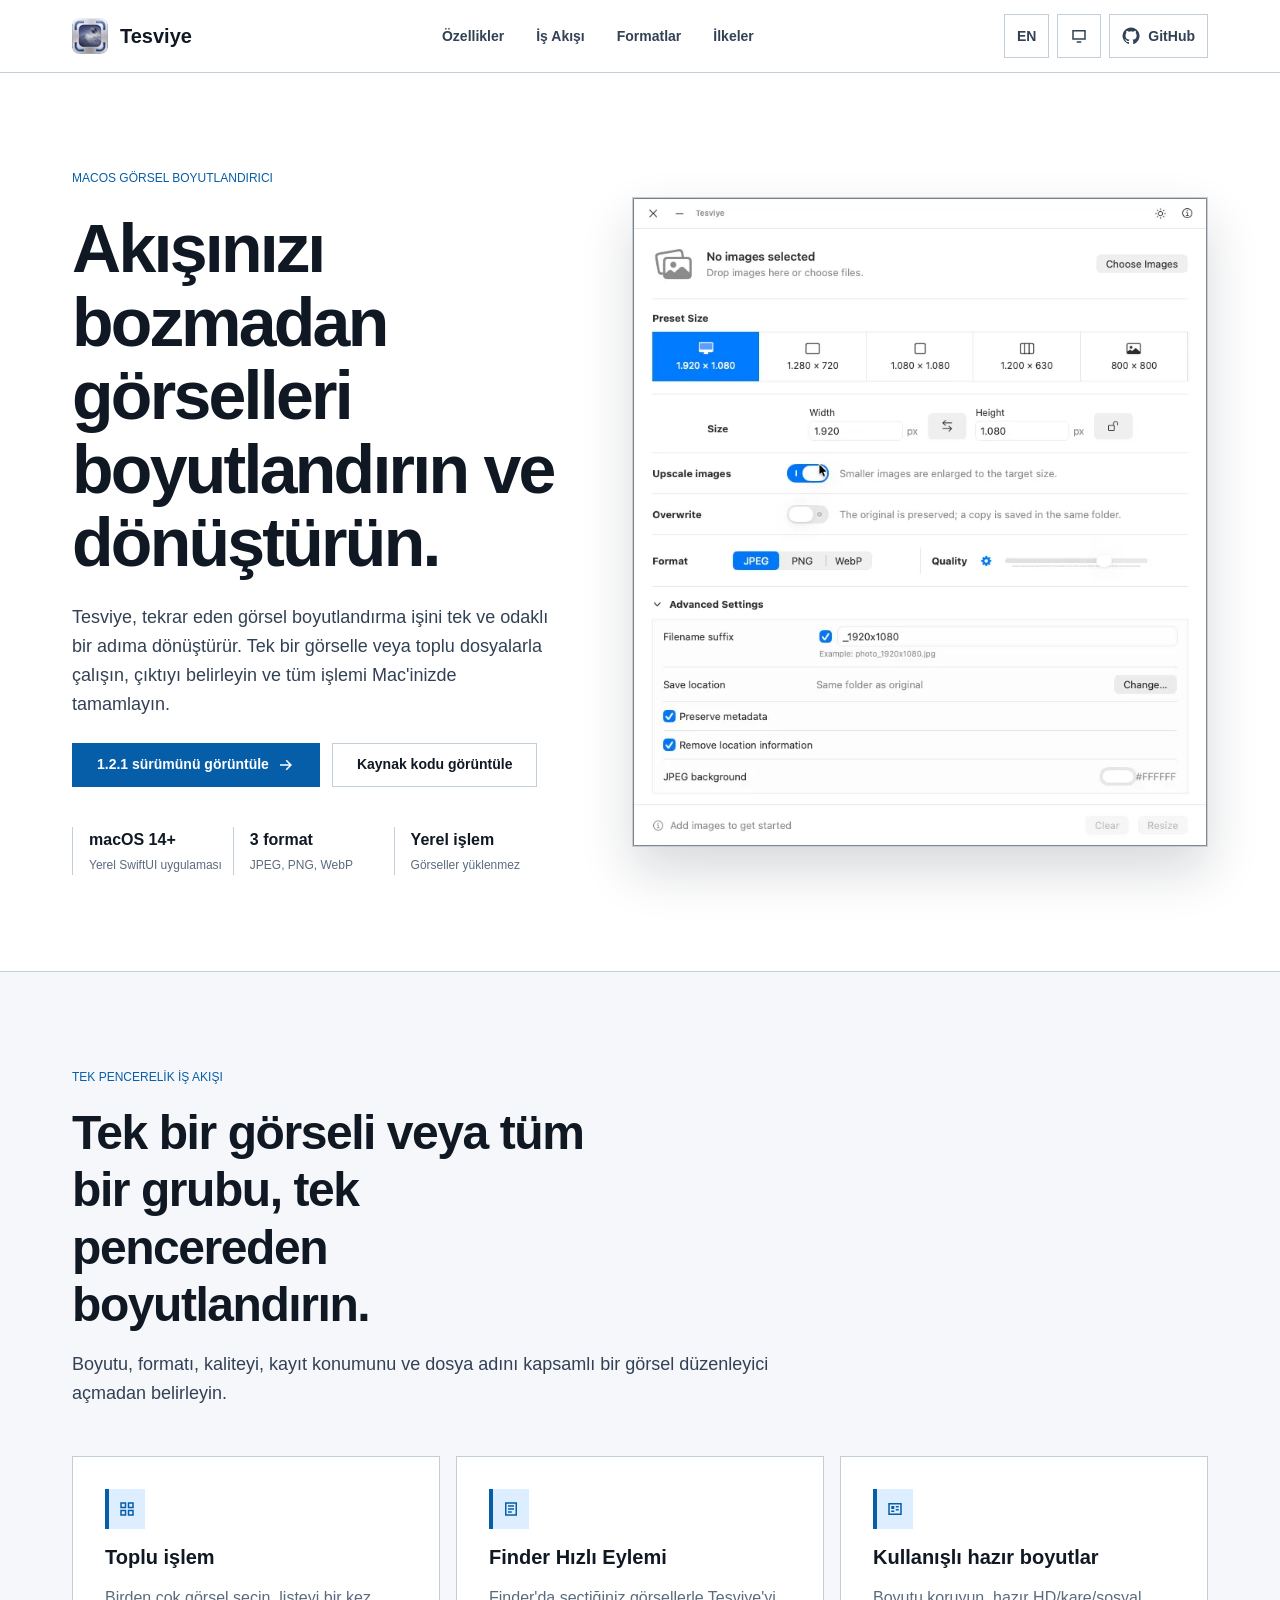
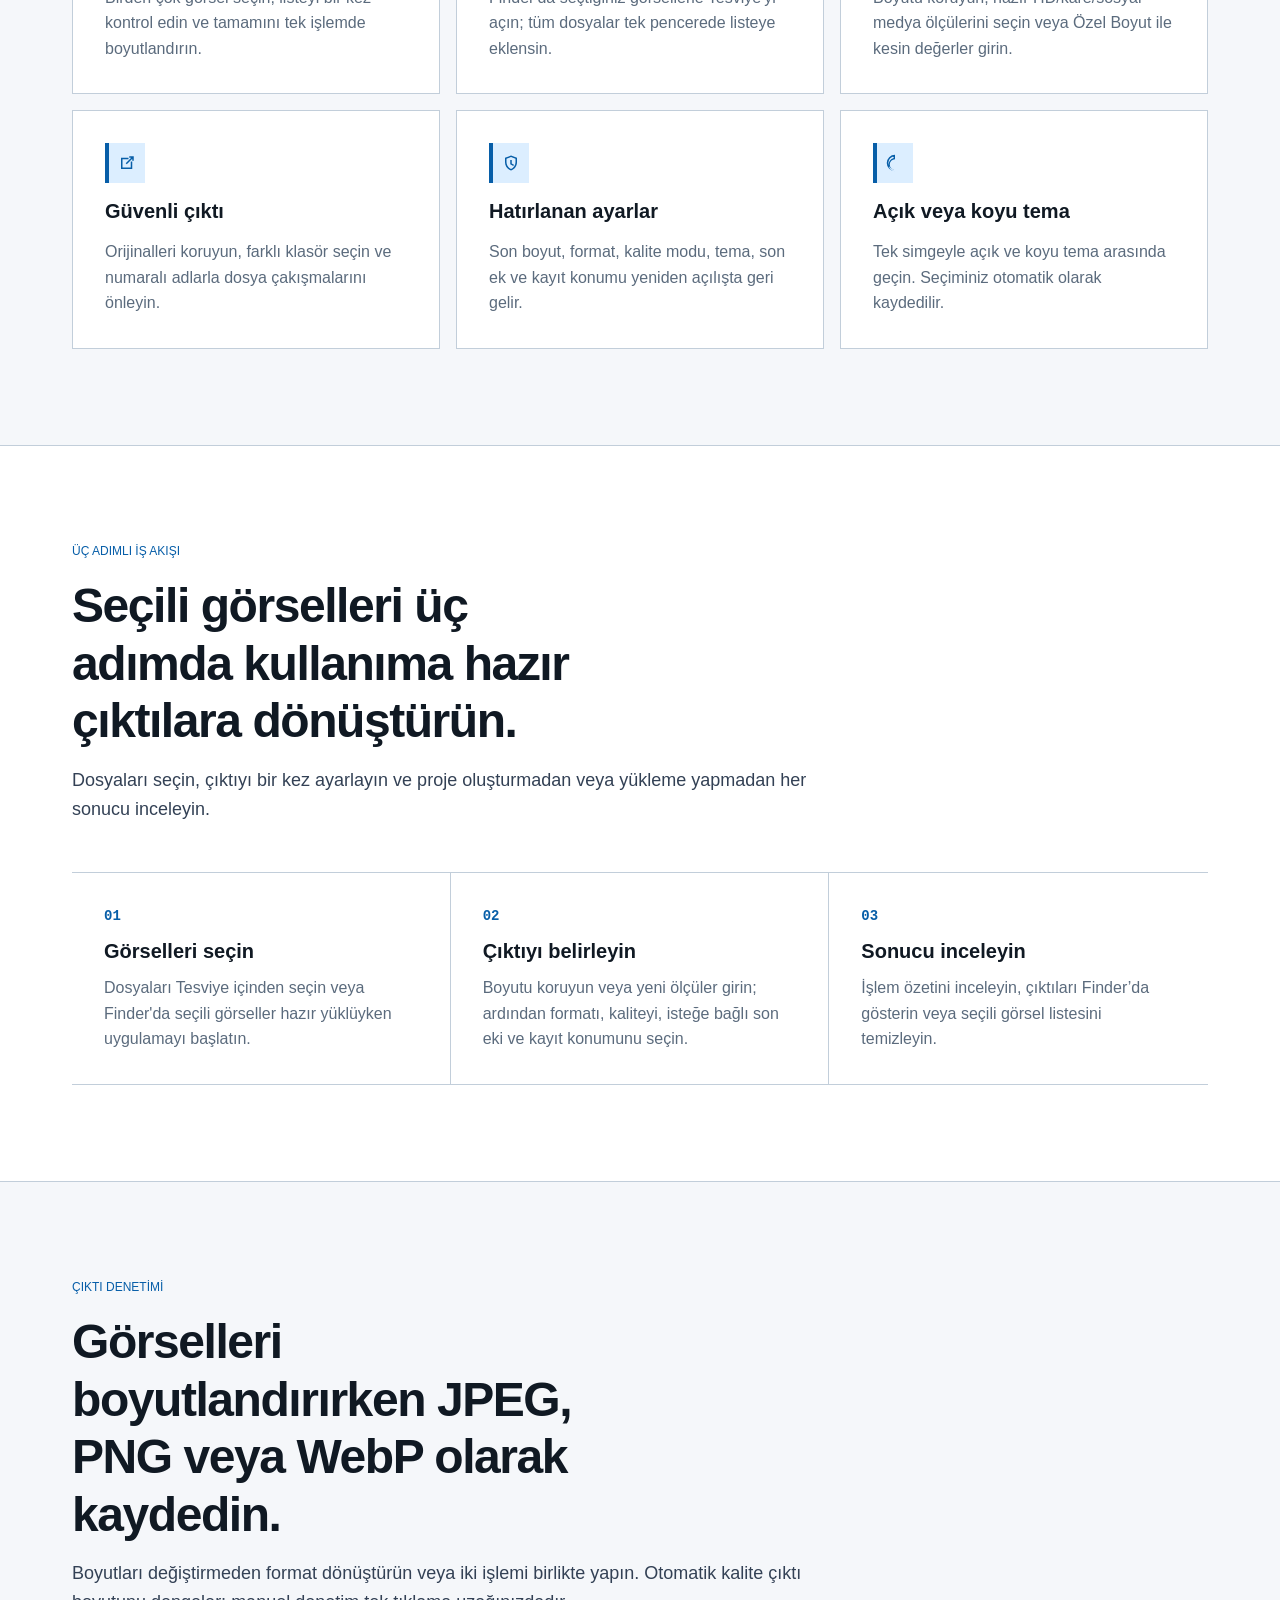
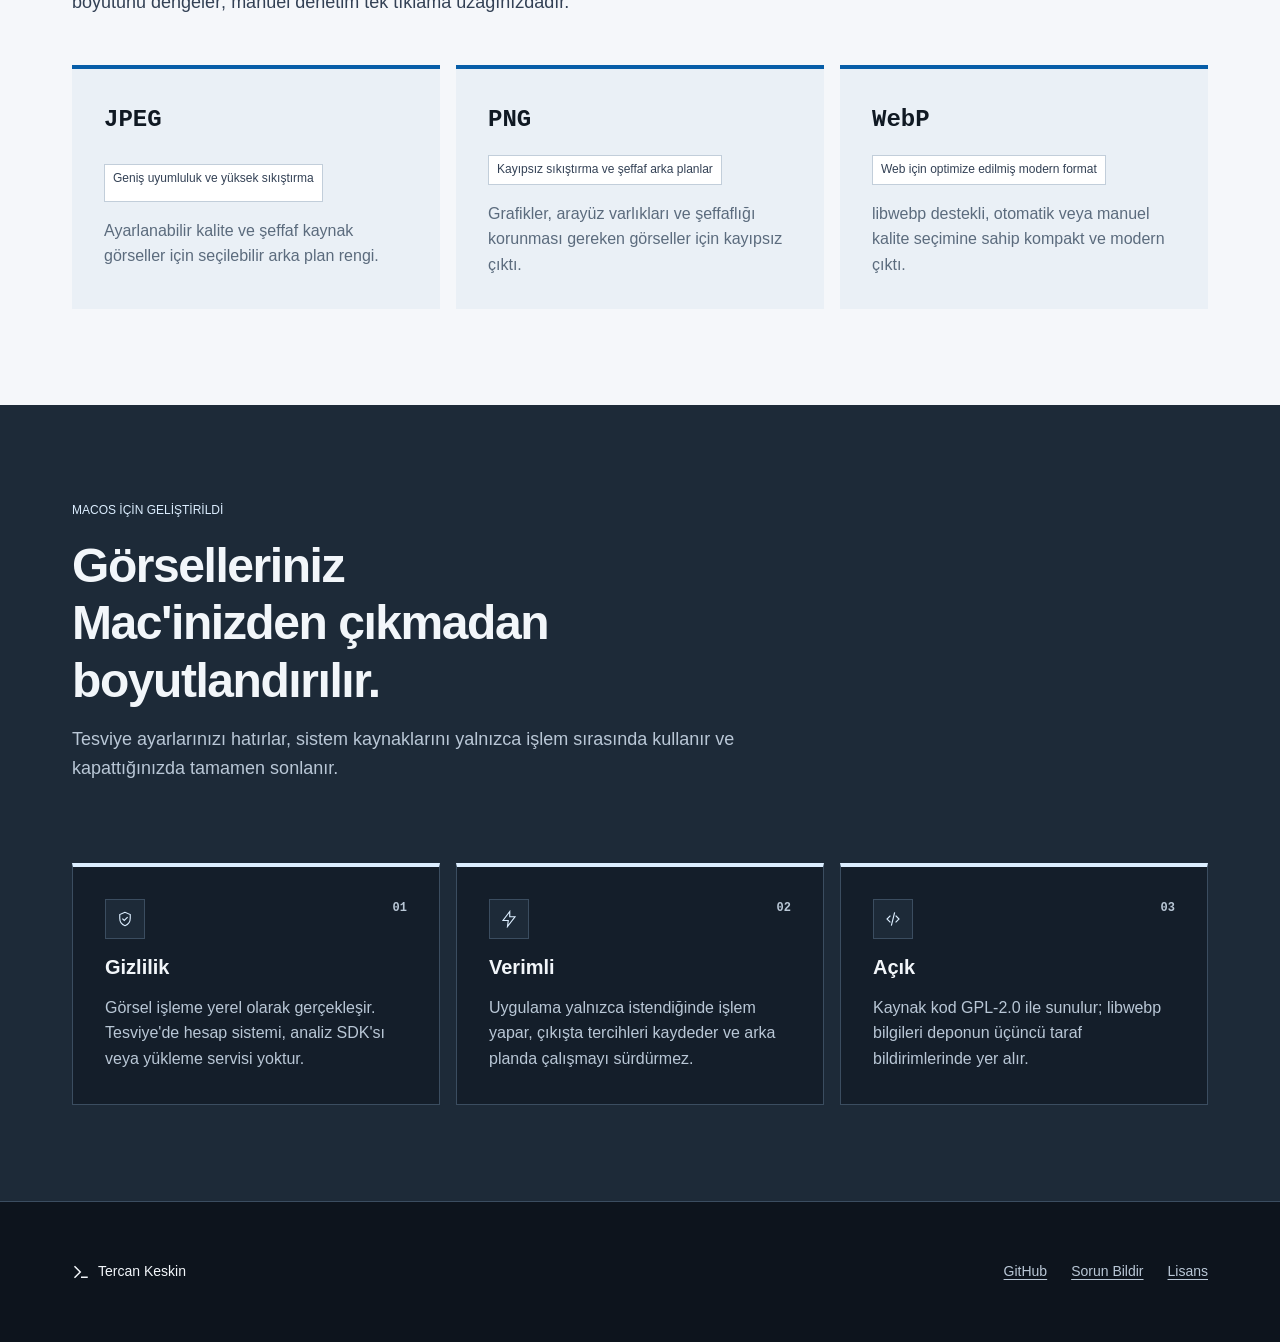
==== commit fa50fbad: "feat(release): prepare Tesviye 1.2.1 and refresh presentation - Add size-preserving conversion, cust" ====
--- a/docs/tr/index.html
+++ b/docs/tr/index.html
@@ -5,7 +5,7 @@
     <meta name="viewport" content="width=device-width, initial-scale=1.0">
     <meta
       name="description"
-      content="Tesviye; görselleri hazır boyutlar, format dönüşümü, kalite kontrolü ve Finder Hızlı Eylemleri ile yeniden boyutlandıran yerel macOS uygulamasıdır."
+      content="Tesviye ile görsellerin boyutunu koruyarak format değiştirin veya yeniden boyutlandırın. JPEG, PNG, WebP ve Finder Hızlı Eylem desteği."
     >
     <meta name="theme-color" content="#ffffff" data-color-light="#ffffff" data-color-dark="#0d141d">
     <meta name="referrer" content="strict-origin-when-cross-origin">
@@ -14,7 +14,7 @@
       content="default-src 'self'; img-src 'self' data:; style-src 'self'; script-src 'self'; connect-src 'none'; object-src 'none'; base-uri 'self'; form-action 'none'; upgrade-insecure-requests"
     >
     <script src="../script.js"></script>
-    <title>Tesviye — macOS için Yerel Görsel Boyutlandırma</title>
+    <title>Tesviye — macOS için Görsel Boyutlandırma ve Dönüştürme</title>
     <link rel="canonical" href="https://tercan.github.io/tesviye/tr/">
     <link rel="alternate" hreflang="en" href="https://tercan.github.io/tesviye/">
     <link rel="alternate" hreflang="tr" href="https://tercan.github.io/tesviye/tr/">
@@ -24,19 +24,19 @@
     <link rel="stylesheet" href="../style.css">
     <meta property="og:type" content="website">
     <meta property="og:site_name" content="Tesviye">
-    <meta property="og:title" content="Tesviye — macOS için Yerel Görsel Boyutlandırma">
+    <meta property="og:title" content="Tesviye — macOS için Görsel Boyutlandırma ve Dönüştürme">
     <meta
       property="og:description"
-      content="Tek bir görseli veya toplu dosyaları hazır ayarlar, format dönüşümü, kalite kontrolü ve Finder Hızlı Eylemi ile yeniden boyutlandırın."
+      content="Görselleri yeniden boyutlandırın veya orijinal ölçülerini koruyarak dönüştürün. Finder Hızlı Eylemi ile toplu çalışın."
     >
     <meta property="og:url" content="https://tercan.github.io/tesviye/tr/">
     <meta property="og:image" content="https://tercan.github.io/tesviye/assets/tesviye-icon.png">
     <meta property="og:image:alt" content="Tesviye uygulama simgesi">
     <meta name="twitter:card" content="summary">
-    <meta name="twitter:title" content="Tesviye — macOS için Yerel Görsel Boyutlandırma">
+    <meta name="twitter:title" content="Tesviye — macOS için Görsel Boyutlandırma ve Dönüştürme">
     <meta
       name="twitter:description"
-      content="Görselleri yeniden boyutlandırmak için odaklı, gizliliğe saygılı ve yerel bir macOS iş akışı."
+      content="Görselleri boyutlandırmak ve JPEG, PNG veya WebP biçimine dönüştürmek için yerel bir macOS iş akışı."
     >
     <meta name="twitter:image" content="https://tercan.github.io/tesviye/assets/tesviye-icon.png">
     <script type="application/ld+json">
@@ -47,11 +47,11 @@
         "description": "Bir veya birden çok görseli yeniden boyutlandıran ve dönüştüren yerel macOS uygulaması.",
         "applicationCategory": "MultimediaApplication",
         "operatingSystem": "macOS 14 veya üzeri",
-        "softwareVersion": "1.0.0",
+        "softwareVersion": "1.2.1",
         "isAccessibleForFree": true,
         "license": "https://github.com/tercan/tesviye/blob/main/LICENSE",
         "codeRepository": "https://github.com/tercan/tesviye",
-        "downloadUrl": "https://github.com/tercan/tesviye/archive/refs/tags/v1.0.0.zip",
+        "downloadUrl": "https://github.com/tercan/tesviye/archive/refs/heads/main.zip",
         "image": "https://tercan.github.io/tesviye/assets/tesviye-icon.png",
         "author": {
           "@type": "Person",
@@ -146,14 +146,14 @@
         <div class="container hero-grid">
           <div class="hero-copy">
             <p class="eyebrow">macOS görsel boyutlandırıcı</p>
-            <h1 id="hero-title">Akışınızı bozmadan görselleri boyutlandırın.</h1>
+            <h1 id="hero-title">Akışınızı bozmadan görselleri boyutlandırın ve dönüştürün.</h1>
             <p class="hero-lead">
               Tesviye, tekrar eden görsel boyutlandırma işini tek ve odaklı bir adıma dönüştürür. Tek bir görselle
               veya toplu dosyalarla çalışın, çıktıyı belirleyin ve tüm işlemi Mac'inizde tamamlayın.
             </p>
             <div class="hero-actions">
-              <a class="button" href="https://github.com/tercan/tesviye/tree/v1.0.0">
-                1.0.0 sürümünü görüntüle
+              <a class="button" href="https://github.com/tercan/tesviye/tree/main">
+                1.2.1 sürümünü görüntüle
                 <svg viewBox="0 0 24 24" aria-hidden="true">
                   <path fill="currentColor" d="m13 5 7 7-7 7-1.4-1.4 4.6-4.6H4v-2h12.2l-4.6-4.6L13 5Z"></path>
                 </svg>
@@ -177,20 +177,32 @@
           </div><!-- /.hero-copy -->
 
           <figure class="app-screenshot" aria-labelledby="screenshot-caption">
-            <picture class="app-screenshot-picture">
-              <source type="image/webp" srcset="../assets/tesviye-image-resizer-screenshoot.webp">
+            <picture class="app-screenshot-picture app-screenshot-picture--light">
+              <source type="image/webp" srcset="../assets/tesviye-image-resizer-screenshot-light.webp">
               <img
                 class="app-screenshot-image"
-                src="../assets/tesviye-image-resizer-screenshoot.png"
-                width="740"
-                height="878"
-                alt="Tesviye uygulamasının boyut, format, kalite ve gelişmiş çıktı ayarlarını gösteren penceresi."
+                src="../assets/tesviye-image-resizer-screenshot-light.png"
+                width="742"
+                height="838"
+                alt="Tesviye görsel dönüştürme ayarlarının açık tema görünümü."
+                decoding="async"
+                fetchpriority="high"
+              >
+            </picture><!-- /.app-screenshot-picture -->
+            <picture class="app-screenshot-picture app-screenshot-picture--dark">
+              <source type="image/webp" srcset="../assets/tesviye-image-resizer-screenshot-dark.webp">
+              <img
+                class="app-screenshot-image"
+                src="../assets/tesviye-image-resizer-screenshot-dark.png"
+                width="742"
+                height="838"
+                alt="Tesviye görsel dönüştürme ayarlarının koyu tema görünümü."
                 decoding="async"
                 fetchpriority="high"
               >
             </picture><!-- /.app-screenshot-picture -->
             <figcaption class="visually-hidden" id="screenshot-caption">
-              Tesviye görsel yeniden boyutlandırma arayüzünün koyu mod görünümü.
+              Tesviye arayüzü önizlemesi, sitenin tema seçimine uyum sağlar.
             </figcaption>
           </figure><!-- /.app-screenshot -->
         </div><!-- /.hero-grid -->
@@ -228,7 +240,7 @@
                 <svg viewBox="0 0 24 24"><path fill="currentColor" d="M3 4h18v16H3V4Zm2 2v12h14V6H5Zm2 2h4v4H7V8Zm6 0h4v2h-4V8Zm0 4h4v2h-4v-2ZM7 14h4v2H7v-2Z"></path></svg>
               </span>
               <h3>Kullanışlı hazır boyutlar</h3>
-              <p>Yaygın HD, kare ve sosyal medya ölçülerini seçin veya kesin piksel değerlerini girin.</p>
+              <p>Boyutu koruyun, hazır HD/kare/sosyal medya ölçülerini seçin veya Özel Boyut ile kesin değerler girin.</p>
             </article><!-- /.feature-card -->
 
             <article class="feature-card">
@@ -251,8 +263,8 @@
               <span class="feature-icon" aria-hidden="true">
                 <svg viewBox="0 0 24 24"><path fill="currentColor" d="M12 3a9 9 0 1 0 0 18 7 7 0 0 1 0-14V3Zm-1.8 2.3A9 9 0 0 0 12 23a11 11 0 1 1 0-22v2a9 9 0 0 0-1.8.2Z"></path></svg>
               </span>
-              <h3>Açık, koyu veya sistem</h3>
-              <p>Masaüstünüze uygun görünümü kullanın. Seçilen tema modu otomatik olarak kaydedilir.</p>
+              <h3>Açık veya koyu tema</h3>
+              <p>Tek simgeyle açık ve koyu tema arasında geçin. Seçiminiz otomatik olarak kaydedilir.</p>
             </article><!-- /.feature-card -->
           </div><!-- /.feature-grid -->
         </div><!-- /.container -->
@@ -276,12 +288,12 @@
             <li class="workflow-step">
               <span class="step-number">02</span>
               <h3>Çıktıyı belirleyin</h3>
-              <p>Boyutu, en-boy oranı davranışını, formatı, kalite modunu, son eki ve hedef konumu ayarlayın.</p>
+              <p>Boyutu koruyun veya yeni ölçüler girin; ardından formatı, kaliteyi, isteğe bağlı son eki ve kayıt konumunu seçin.</p>
             </li><!-- /.workflow-step -->
             <li class="workflow-step">
               <span class="step-number">03</span>
               <h3>Sonucu inceleyin</h3>
-              <p>Toplu işlem ilerlemesini izleyin, her dosyanın sonucunu görün ve seçimi tek aksiyonla temizleyin.</p>
+              <p>İşlem özetini inceleyin, çıktıları Finder’da gösterin veya seçili görsel listesini temizleyin.</p>
             </li><!-- /.workflow-step -->
           </ol><!-- /.workflow-grid -->
         </div><!-- /.container -->
@@ -293,7 +305,7 @@
             <p class="eyebrow">Çıktı denetimi</p>
             <h2 id="formats-title">Görselleri boyutlandırırken JPEG, PNG veya WebP olarak kaydedin.</h2>
             <p class="section-description">
-              Kaynak formatı koruyun veya boyutlandırma sırasında dönüştürün. Otomatik kalite varsayılan olarak çıktı boyutunu dengeler; manuel denetim tek tıklama uzağınızdadır.
+              Boyutları değiştirmeden format dönüştürün veya iki işlemi birlikte yapın. Otomatik kalite çıktı boyutunu dengeler; manuel denetim tek tıklama uzağınızdadır.
             </p>
           </div><!-- /.section-heading -->
           <div class="format-grid">
--- a/docs/style.css
+++ b/docs/style.css
@@ -553,6 +553,15 @@
   display: block;
 }
 
+.app-screenshot-picture--dark,
+:root[data-theme="dark"] .app-screenshot-picture--light {
+  display: none;
+}
+
+:root[data-theme="dark"] .app-screenshot-picture--dark {
+  display: block;
+}
+
 .app-screenshot-image {
   height: auto;
 }
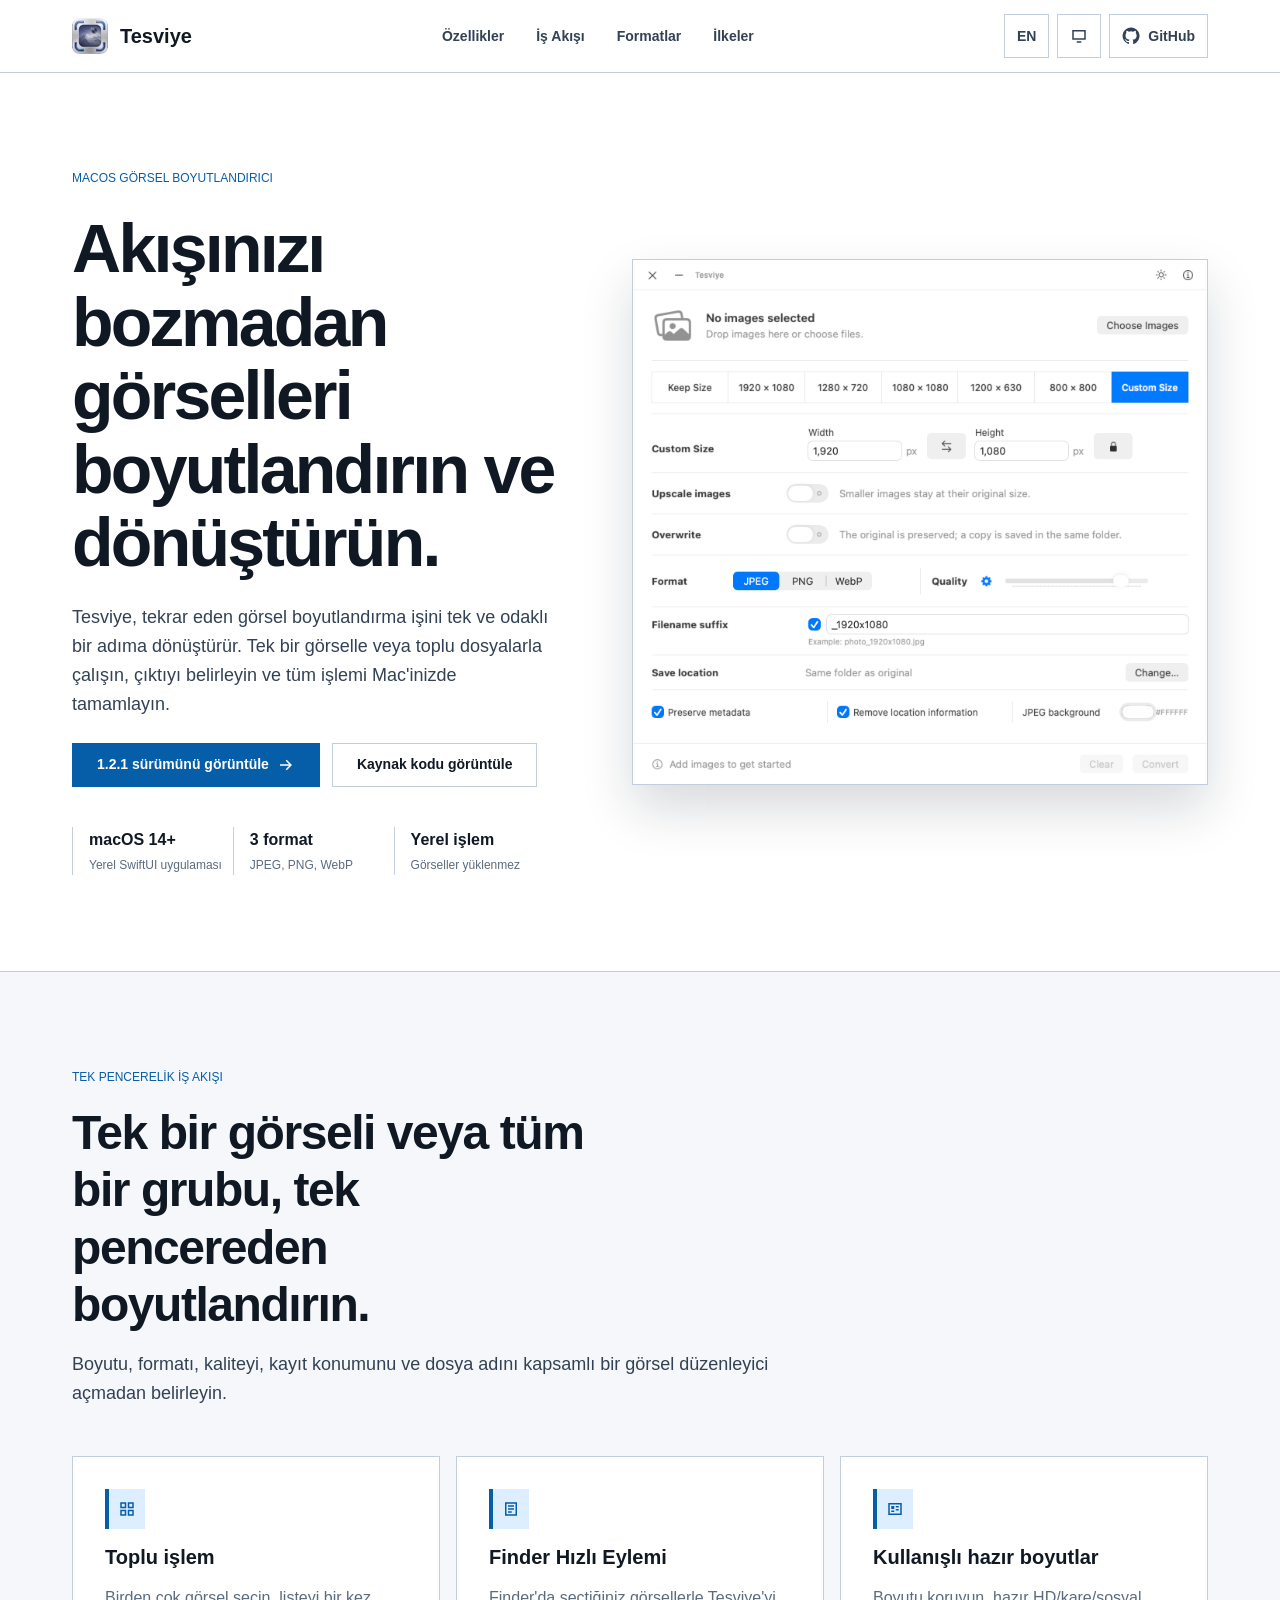
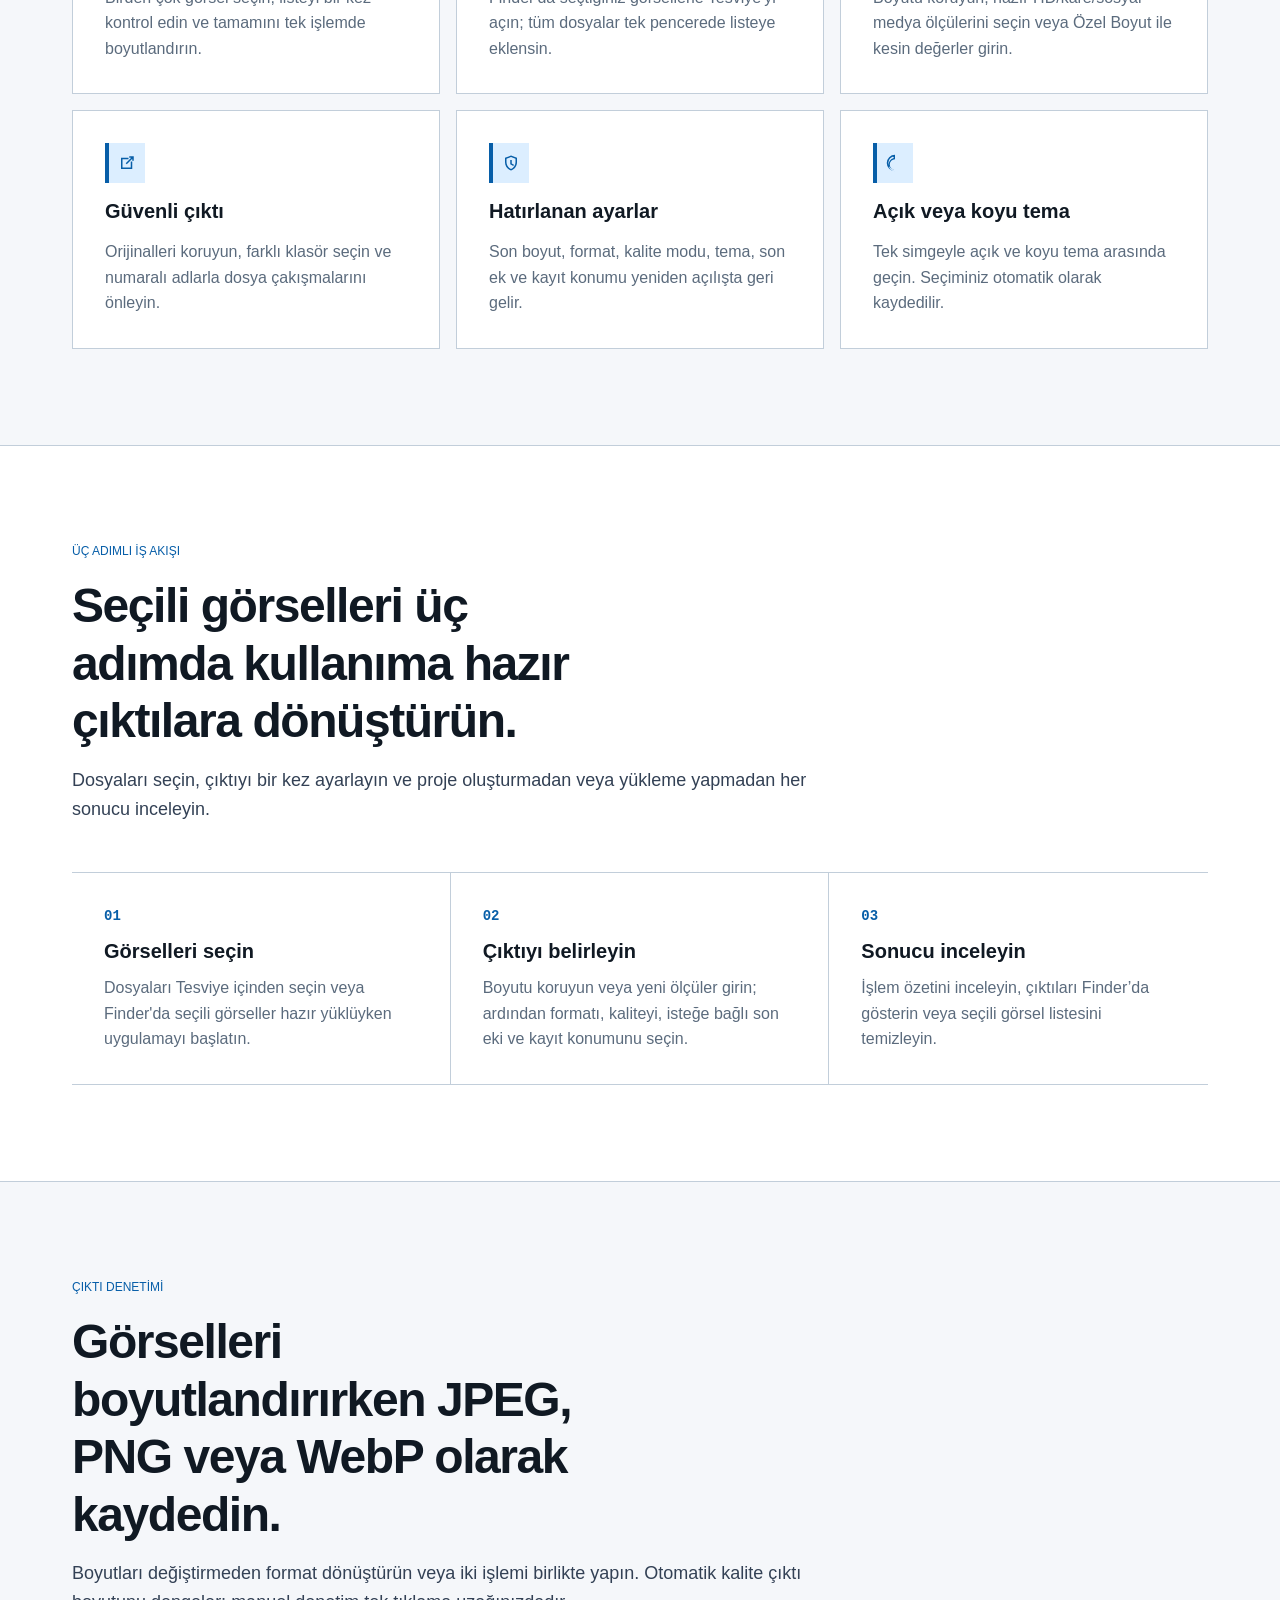
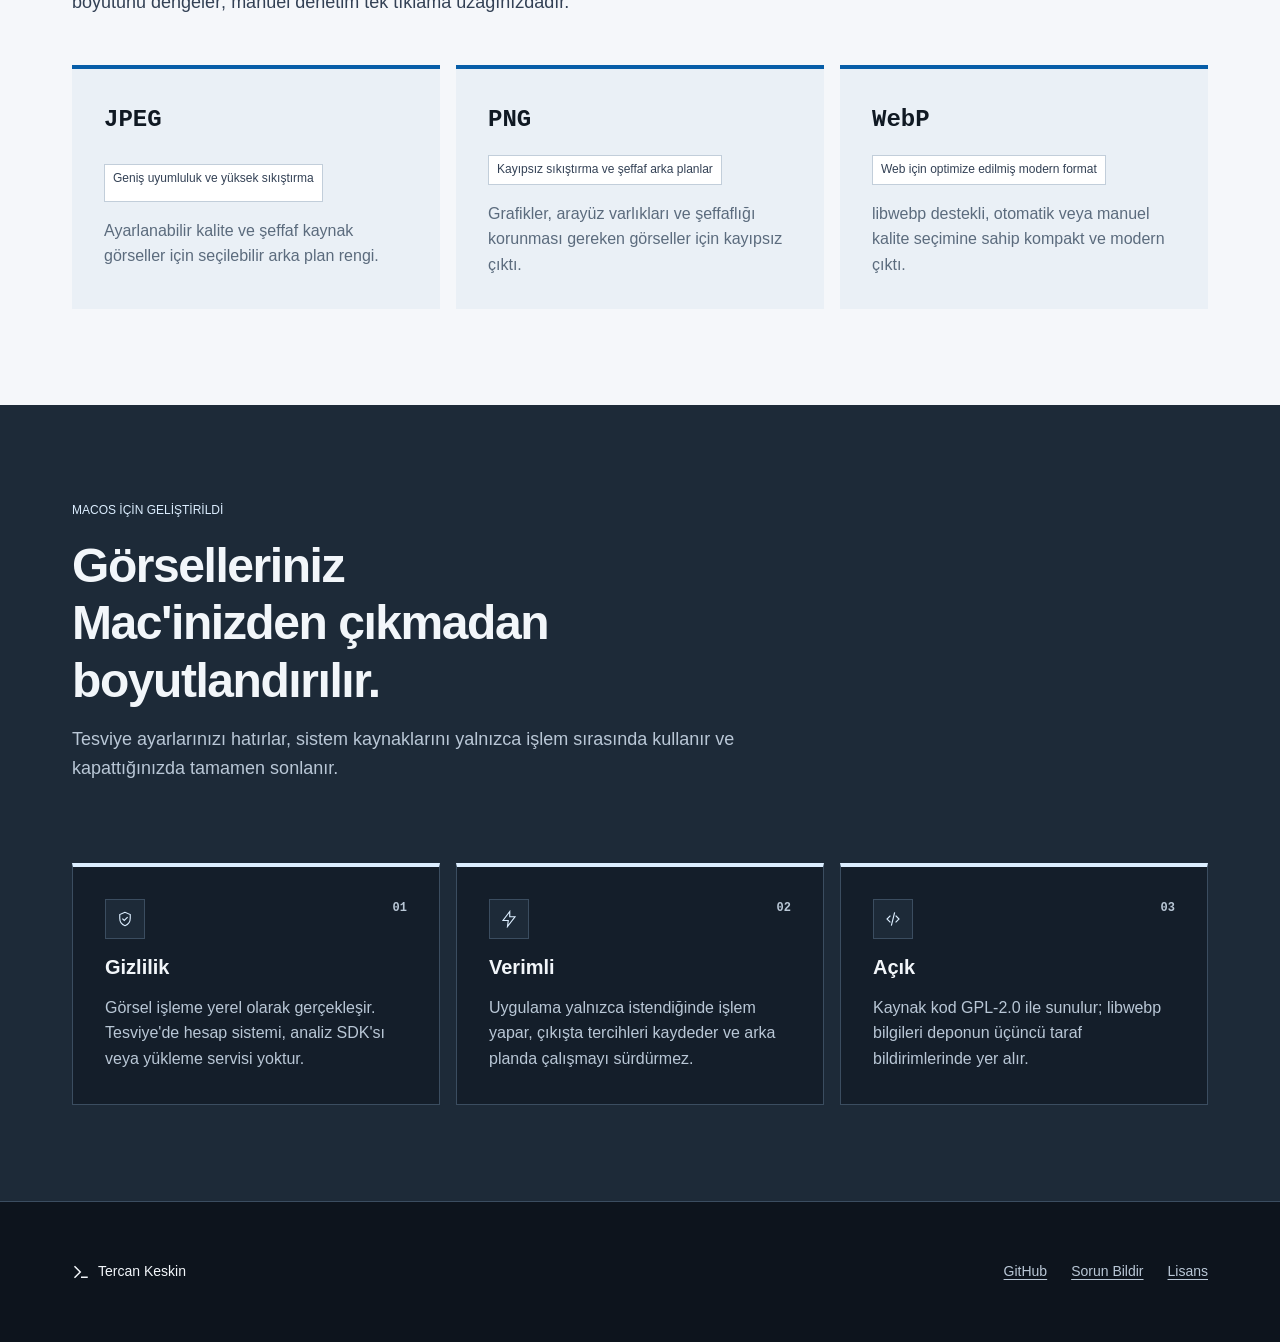
==== commit fea63622: "docs(site): refresh current English app screenshots - Generate matching light and dark captures from" ====
--- a/docs/tr/index.html
+++ b/docs/tr/index.html
@@ -182,9 +182,9 @@
               <img
                 class="app-screenshot-image"
                 src="../assets/tesviye-image-resizer-screenshot-light.png"
-                width="742"
-                height="838"
-                alt="Tesviye görsel dönüştürme ayarlarının açık tema görünümü."
+                width="1480"
+                height="1352"
+                alt="Tesviye’nin boyut ve dönüştürme ayarlarını gösteren güncel İngilizce arayüzü, açık tema."
                 decoding="async"
                 fetchpriority="high"
               >
@@ -194,9 +194,9 @@
               <img
                 class="app-screenshot-image"
                 src="../assets/tesviye-image-resizer-screenshot-dark.png"
-                width="742"
-                height="838"
-                alt="Tesviye görsel dönüştürme ayarlarının koyu tema görünümü."
+                width="1480"
+                height="1352"
+                alt="Tesviye’nin boyut ve dönüştürme ayarlarını gösteren güncel İngilizce arayüzü, koyu tema."
                 decoding="async"
                 fetchpriority="high"
               >
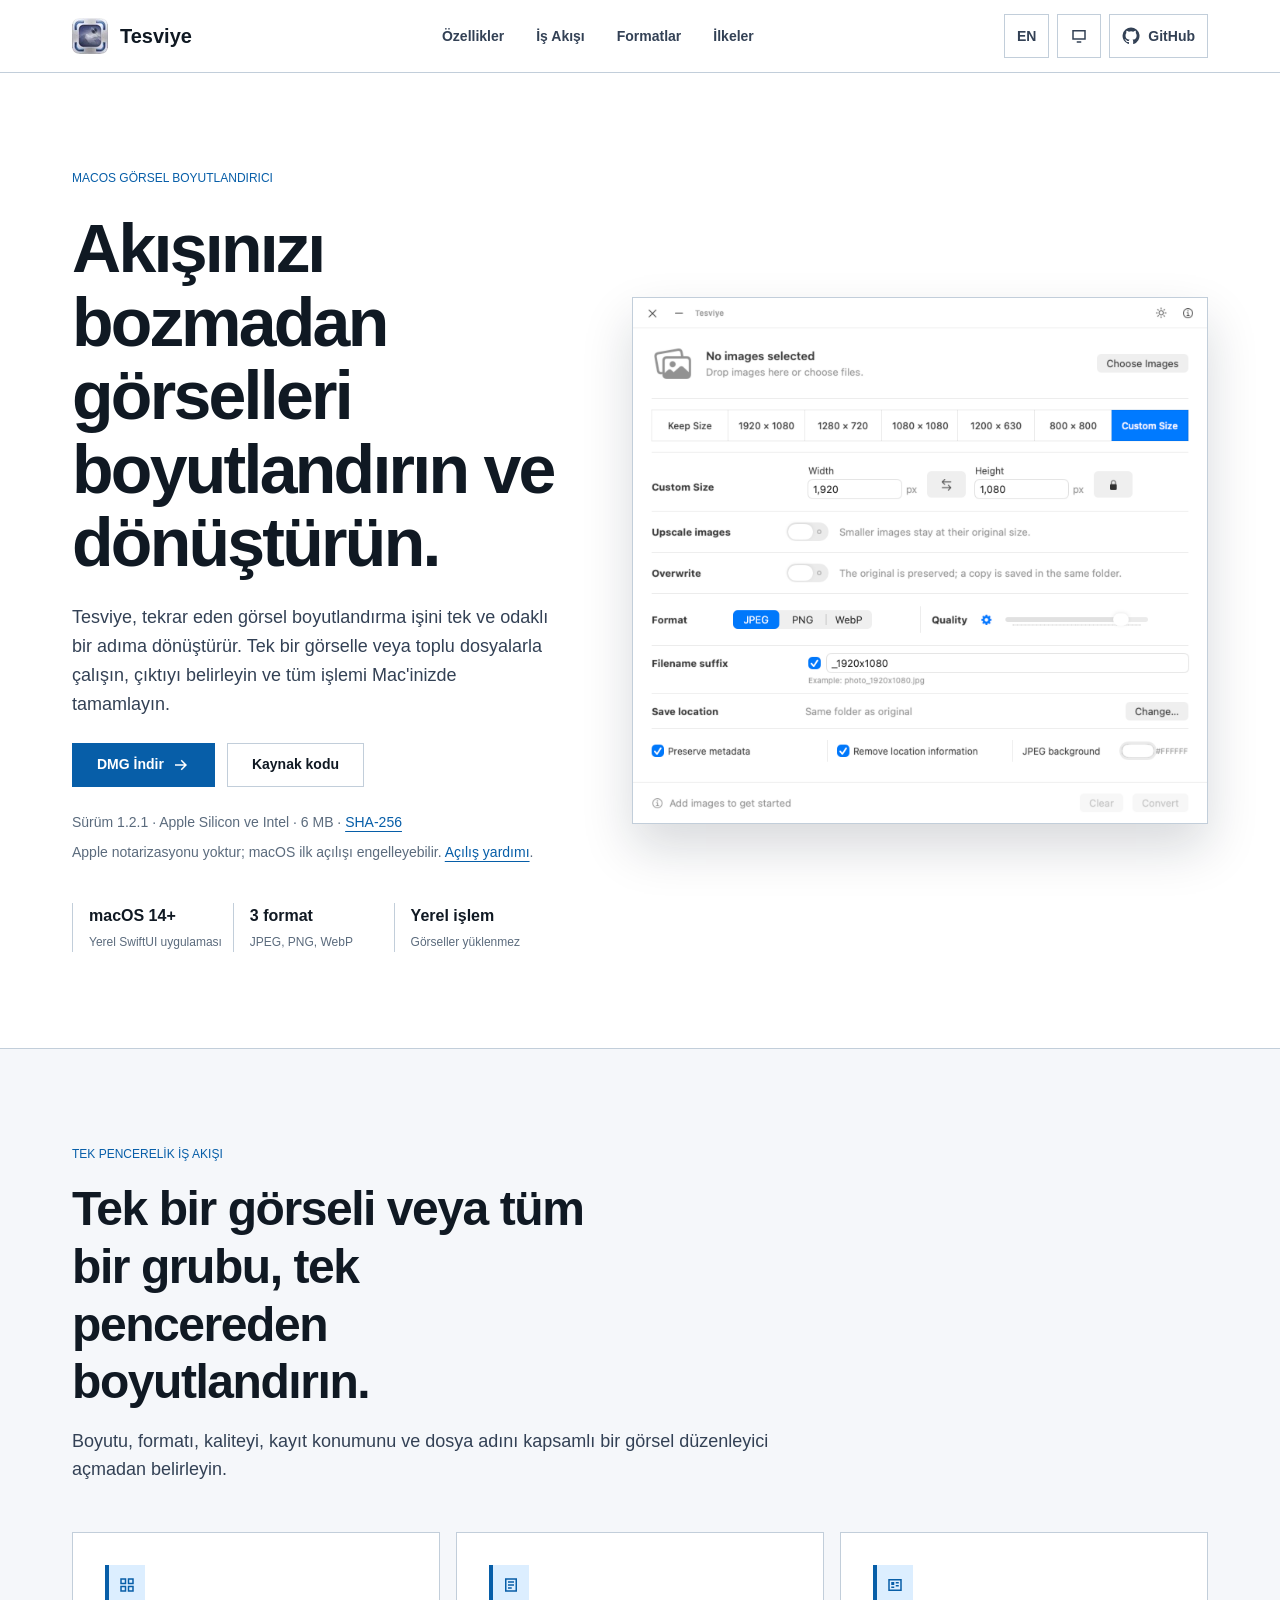
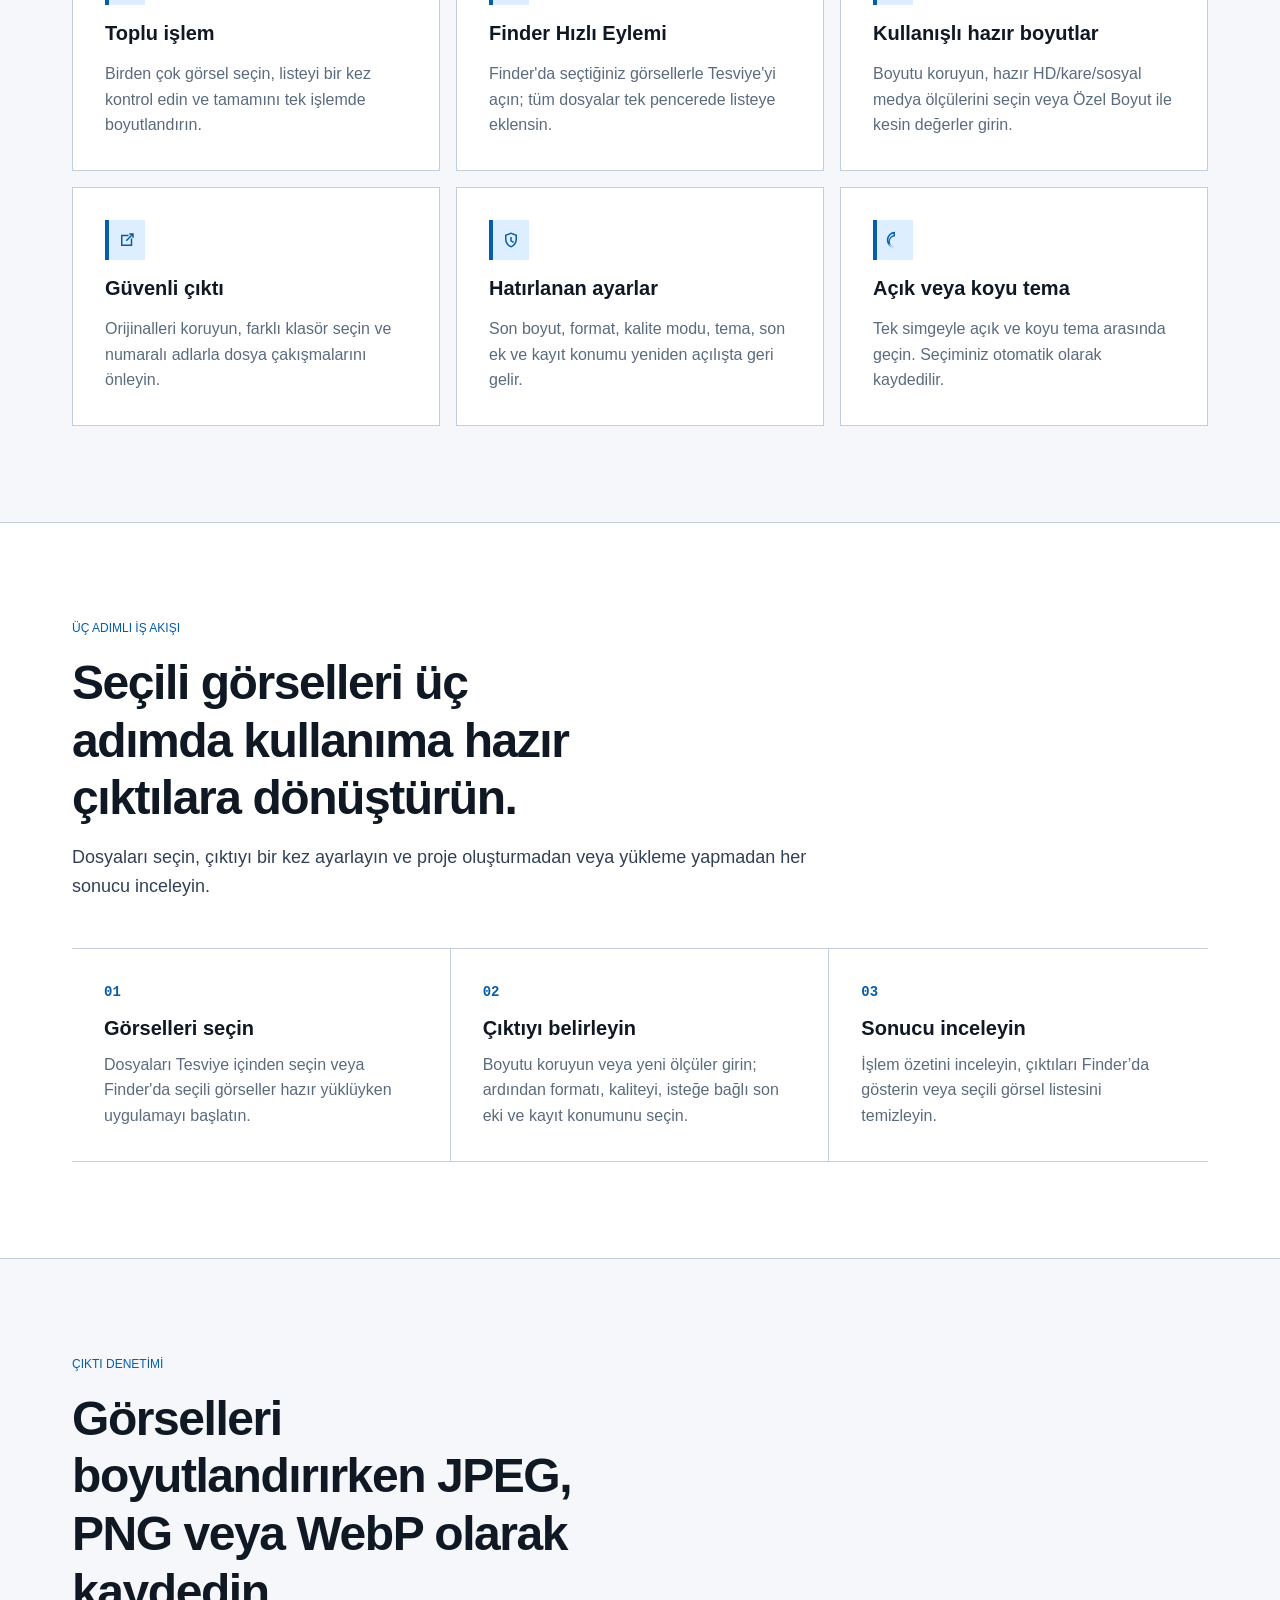
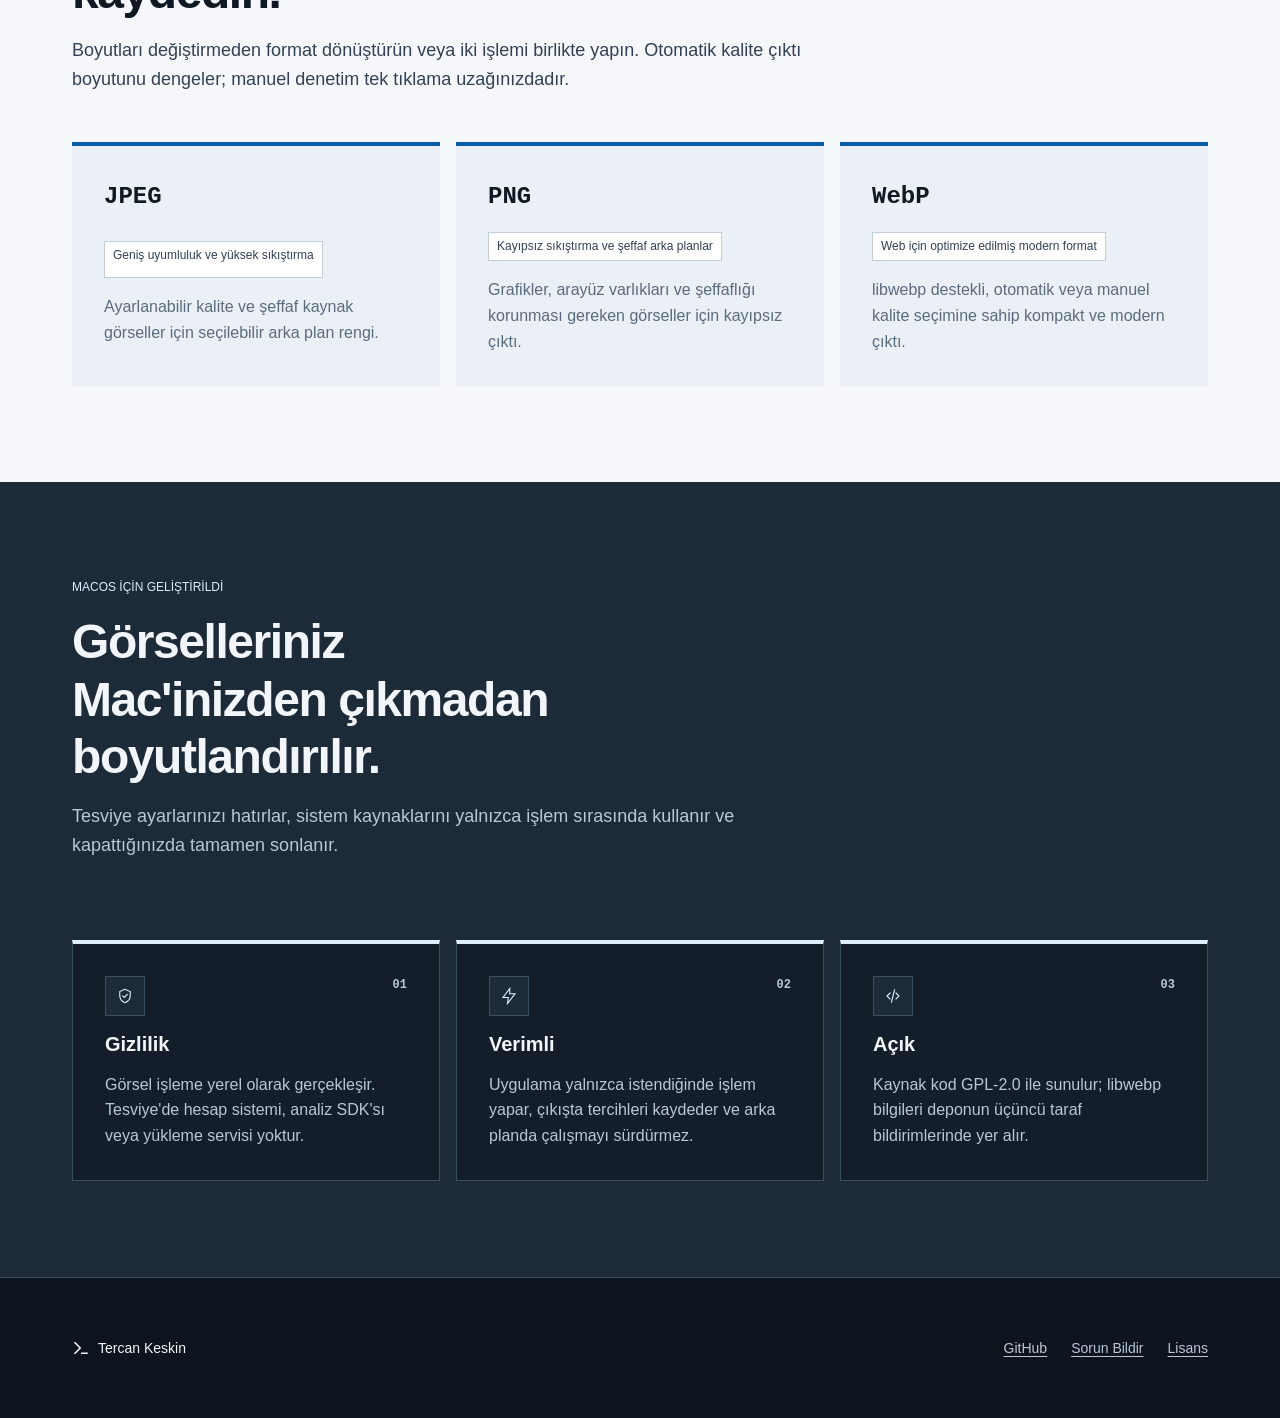
==== commit 07f7ddba: "feat(release): publish downloadable macOS DMG - Include the universal Tesviye 1.2.1 DMG and versione" ====
--- a/docs/tr/index.html
+++ b/docs/tr/index.html
@@ -51,7 +51,7 @@
         "isAccessibleForFree": true,
         "license": "https://github.com/tercan/tesviye/blob/main/LICENSE",
         "codeRepository": "https://github.com/tercan/tesviye",
-        "downloadUrl": "https://github.com/tercan/tesviye/archive/refs/heads/main.zip",
+        "downloadUrl": "https://tercan.github.io/tesviye/downloads/Tesviye-1.2.1-universal.dmg",
         "image": "https://tercan.github.io/tesviye/assets/tesviye-icon.png",
         "author": {
           "@type": "Person",
@@ -152,14 +152,18 @@
               veya toplu dosyalarla çalışın, çıktıyı belirleyin ve tüm işlemi Mac'inizde tamamlayın.
             </p>
             <div class="hero-actions">
-              <a class="button" href="https://github.com/tercan/tesviye/tree/main">
-                1.2.1 sürümünü görüntüle
+              <a class="button" href="../downloads/Tesviye-1.2.1-universal.dmg" download="Tesviye-1.2.1-universal.dmg" aria-describedby="download-notice">
+                DMG İndir
                 <svg viewBox="0 0 24 24" aria-hidden="true">
                   <path fill="currentColor" d="m13 5 7 7-7 7-1.4-1.4 4.6-4.6H4v-2h12.2l-4.6-4.6L13 5Z"></path>
                 </svg>
               </a>
-              <a class="button button--secondary" href="https://github.com/tercan/tesviye">Kaynak kodu görüntüle</a>
+              <a class="button button--secondary" href="https://github.com/tercan/tesviye/archive/refs/tags/v1.2.1.zip">Kaynak kodu</a>
             </div><!-- /.hero-actions -->
+            <aside class="download-details" aria-label="İndirme bilgileri">
+              <p>Sürüm 1.2.1 · Apple Silicon ve Intel · 6 MB · <a href="../downloads/Tesviye-1.2.1-universal.dmg.sha256">SHA-256</a></p>
+              <p id="download-notice">Apple notarizasyonu yoktur; macOS ilk açılışı engelleyebilir. <a href="https://support.apple.com/tr-tr/102445" target="_blank" rel="noopener noreferrer">Açılış yardımı</a>.</p>
+            </aside><!-- /.download-details -->
             <ul class="hero-facts">
               <li class="fact-item">
                 <span class="fact-value">macOS 14+</span>
--- a/docs/style.css
+++ b/docs/style.css
@@ -287,6 +287,19 @@
   gap: var(--space-sm);
 }
 
+.download-details {
+  display: grid;
+  gap: var(--space-xs);
+  color: var(--color-text-muted);
+  font-size: var(--font-size-sm);
+}
+
+.download-details a {
+  color: var(--color-primary);
+  text-decoration: underline;
+  text-underline-offset: var(--space-2xs);
+}
+
 .hero-facts {
   display: grid;
   padding-top: var(--space-md);
